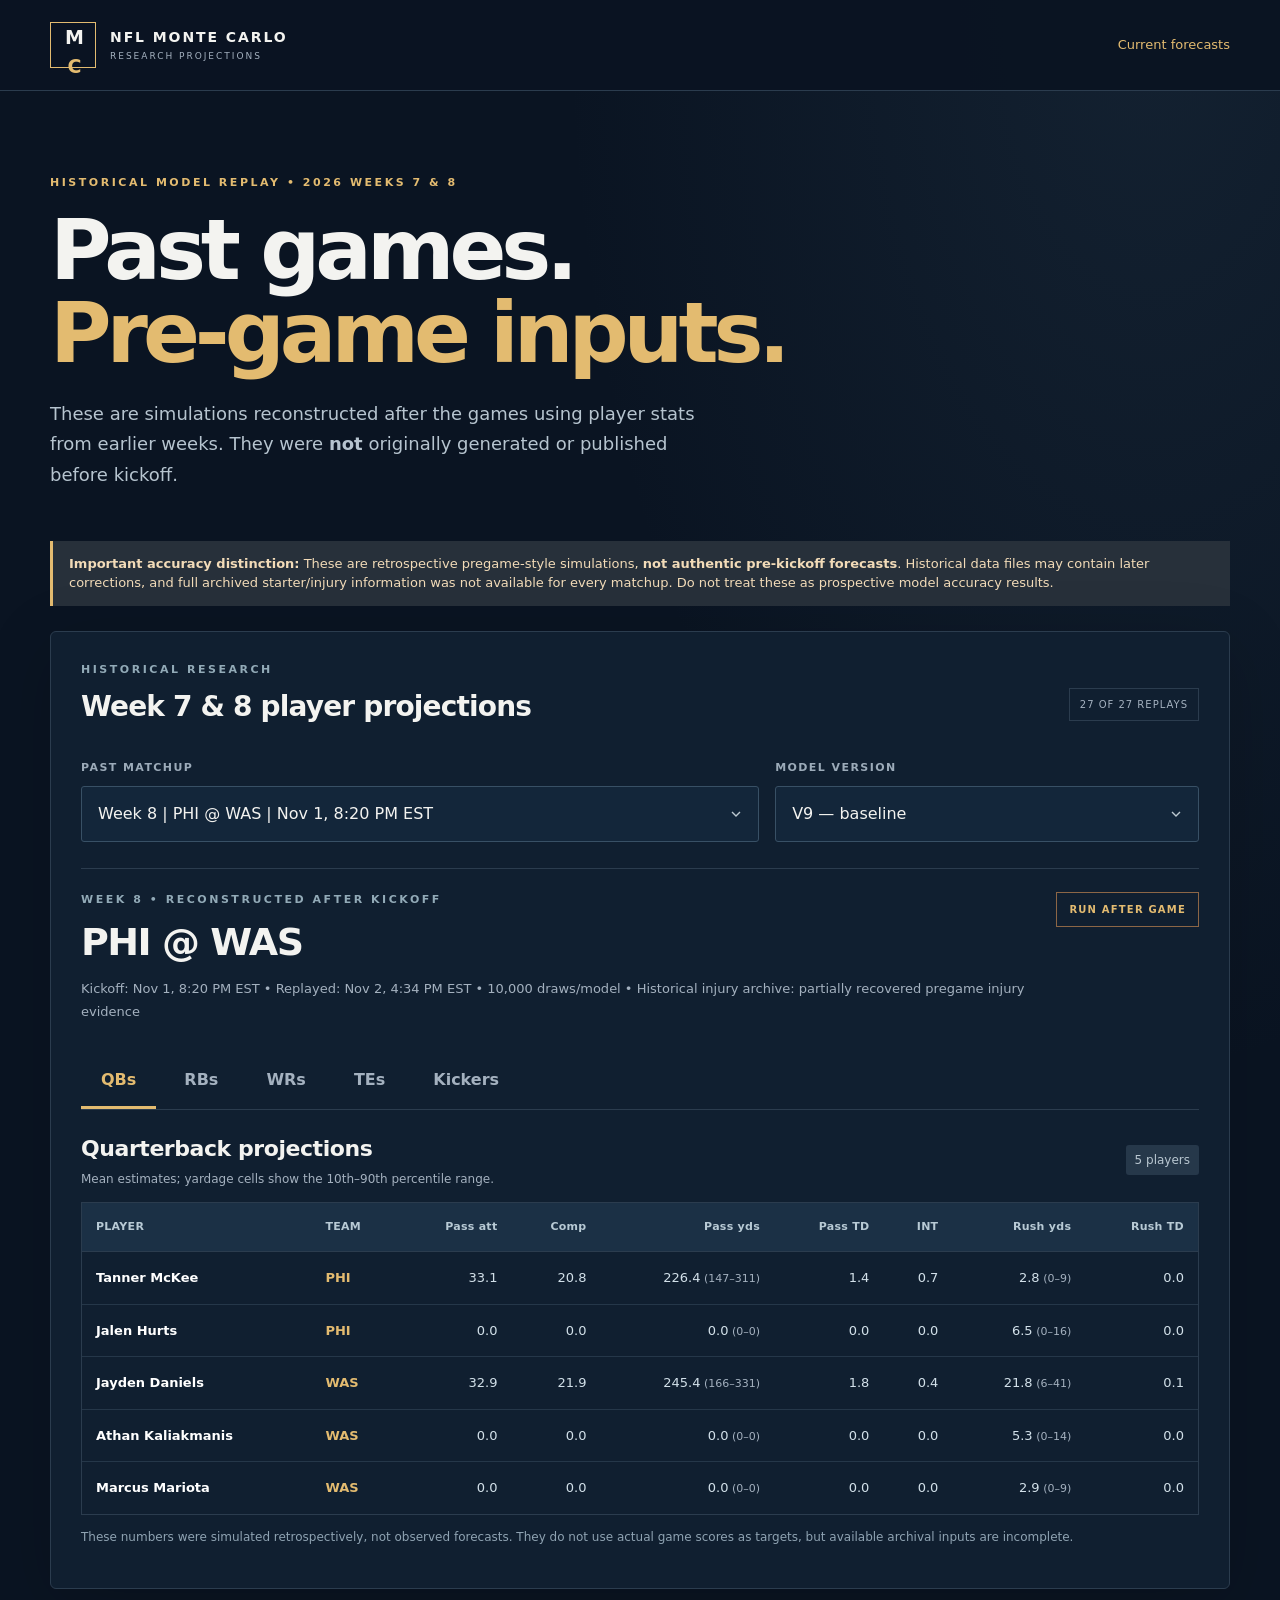
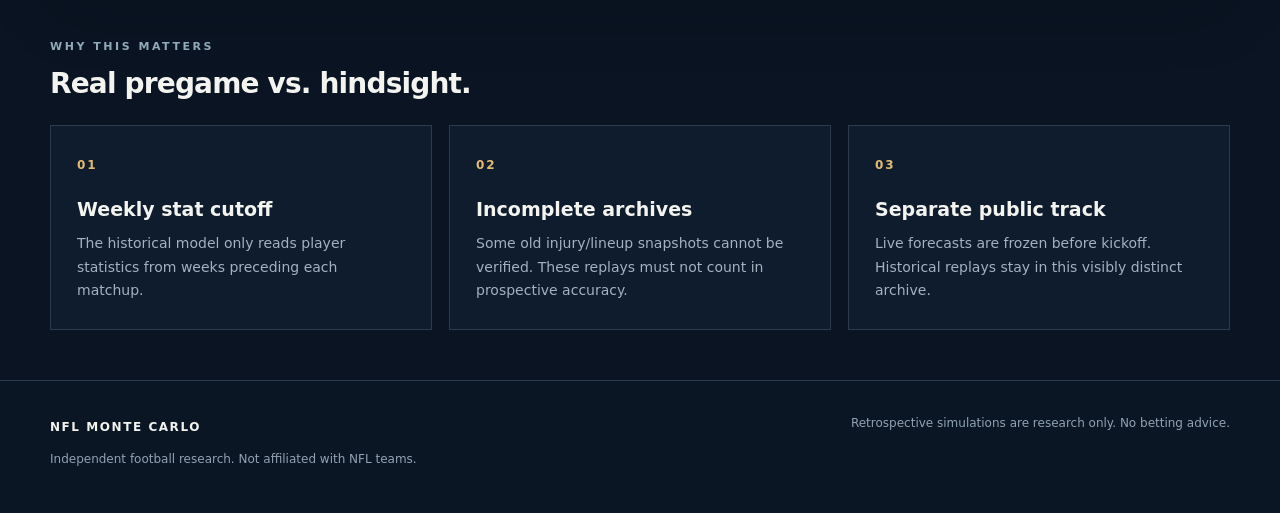
==== docs/history.html @ 15a9b7d6 "Publish labelled retrospective Week 7/8 simulation archive" ====
<!doctype html>
<html lang="en"><head>
<meta charset="utf-8"><meta name="viewport" content="width=device-width,initial-scale=1">
<meta name="theme-color" content="#0c1726">
<title>Historical research | NFL Monte Carlo</title>
<link rel="stylesheet" href="./style.css">
<script src="./history.js" defer></script>
</head><body>
<header class="site-header"><div class="container nav-wrap">
<a href="./" class="brand"><span class="brand-mark">M<span class="brand-accent">C</span></span><span class="brand-text"><strong>NFL MONTE CARLO</strong><small>RESEARCH PROJECTIONS</small></span></a>
<a href="./" style="color:#e3bb70;text-decoration:none;font-size:13px">Current forecasts</a>
</div></header>
<main class="container">
<section class="hero" style="padding-bottom:32px">
<div class="eyebrow">HISTORICAL MODEL REPLAY • 2026 WEEKS 7 &amp; 8</div>
<h1 style="font-size:clamp(44px,7vw,84px)">Past games.<br><span>Pre-game inputs.</span></h1>
<p class="intro">These are simulations reconstructed after the games using player stats from earlier weeks. They were <strong>not</strong> originally generated or published before kickoff.</p>
</section>
<div role="note" class="research-banner" style="display:block;margin-bottom:25px">
<strong>Important accuracy distinction:</strong> These are retrospective pregame-style simulations, <strong>not authentic pre-kickoff forecasts</strong>.
Historical data files may contain later corrections, and full archived starter/injury information was not available for every matchup. Do not treat these as prospective model accuracy results.
</div>
<section class="workspace">
<div class="section-header"><div><div class="eyebrow muted">HISTORICAL RESEARCH</div><h2>Week 7 &amp; 8 player projections</h2></div><span class="status" id="archive-status">RESEARCH ARCHIVE</span></div>
<div class="controls">
<div class="control-field game-control"><label for="history-game">PAST MATCHUP</label><select id="history-game"><option>Loading archive…</option></select></div>
<div class="control-field model-control"><label for="history-model">MODEL VERSION</label><select id="history-model"><option value="v9">V9 — baseline</option><option value="v10">V10 — research</option><option value="v10_fg">V10+FG — research</option></select></div>
</div>
<div class="notice" id="archive-notice" hidden role="status"></div>
<div class="empty-state" id="history-empty" hidden><h3>No completed replays available yet.</h3><p>Incomplete simulations and games without a verified player report are withheld rather than replaced with fictional statistics.</p></div>
<div id="history-forecast" hidden>
<div class="matchup-bar"><div><div class="eyebrow muted" id="history-week">RETROSPECTIVE REPLAY</div><h3 id="history-title">—</h3><div class="match-meta" id="history-meta"></div></div><div class="capture-badge" style="border-color:#8c6646;color:#e3bb70">RUN AFTER GAME</div></div>
<div class="position-tabs" role="tablist" aria-label="Position">
<button class="tab active" data-position="QB" aria-selected="true" role="tab">QBs</button><button class="tab" data-position="RB" aria-selected="false" role="tab">RBs</button><button class="tab" data-position="WR" aria-selected="false" role="tab">WRs</button><button class="tab" data-position="TE" aria-selected="false" role="tab">TEs</button><button class="tab" data-position="K" aria-selected="false" role="tab">Kickers</button></div>
<div class="table-heading"><div><h3 id="history-position">Quarterback projections</h3><p>Mean estimates; yardage cells show the 10th–90th percentile range.</p></div><span class="count" id="history-count">—</span></div>
<div class="table-scroll"><table><thead id="history-head"></thead><tbody id="history-body"></tbody></table></div>
<p class="table-footnote">These numbers were simulated retrospectively, not observed forecasts. They do not use actual game scores as targets, but available archival inputs are incomplete.</p>
</div></section>
<section class="method" style="padding:50px 0">
<div class="section-header"><div><div class="eyebrow muted">WHY THIS MATTERS</div><h2>Real pregame vs. hindsight.</h2></div></div>
<div class="method-grid">
<article class="method-card"><span class="method-num">01</span><h3>Weekly stat cutoff</h3><p>The historical model only reads player statistics from weeks preceding each matchup.</p></article>
<article class="method-card"><span class="method-num">02</span><h3>Incomplete archives</h3><p>Some old injury/lineup snapshots cannot be verified. These replays must not count in prospective accuracy.</p></article>
<article class="method-card"><span class="method-num">03</span><h3>Separate public track</h3><p>Live forecasts are frozen before kickoff. Historical replays stay in this visibly distinct archive.</p></article>
</div></section>
</main><footer class="footer"><div class="container footer-wrap"><div><strong>NFL MONTE CARLO</strong><p>Independent football research. Not affiliated with NFL teams.</p></div><div class="footer-note">Retrospective simulations are research only. No betting advice.</div></div></footer>
</body></html>
---- docs/style.css ----
:root{color-scheme:dark;--bg:#0a1422;--surface:#101f30;--surface2:#13263a;--line:#2b3c4e;--text:#f3f3f0;--muted:#a4b1bf;--gold:#e3bb70;--green:#7fd8a0;--font:ui-sans-serif,system-ui,-apple-system,BlinkMacSystemFont,"Segoe UI",sans-serif}
*{box-sizing:border-box}html{scroll-behavior:smooth}body{margin:0;background:radial-gradient(ellipse at 90% 0,rgba(57,87,109,.20),transparent 36%),var(--bg);color:var(--text);font-family:var(--font);line-height:1.5}button,select{font:inherit}button:focus-visible,select:focus-visible,a:focus-visible{outline:3px solid var(--gold);outline-offset:3px}button{cursor:pointer}.container{width:min(1180px,calc(100% - 40px));margin:auto}.site-header{border-bottom:1px solid var(--line);background:rgba(10,20,34,.95)}.nav-wrap{display:flex;align-items:center;justify-content:space-between;min-height:90px;gap:16px}.brand{display:flex;gap:14px;align-items:center;color:inherit;text-decoration:none}.brand-mark{display:grid;place-items:center;width:46px;height:46px;border:1px solid var(--gold);font-size:19px;letter-spacing:-3px;font-weight:800}.brand-accent{color:var(--gold)}.brand-text{display:flex;flex-direction:column;letter-spacing:.12em;gap:2px}.brand-text strong{font-size:14px}.brand-text small{font-size:9px;color:var(--muted);letter-spacing:.22em}.site-chip{font-size:10px;letter-spacing:.12em;color:#d9e5e8;border:1px solid #344d54;padding:9px 12px;white-space:nowrap}.pulse-dot,.capture-dot{display:inline-block;width:7px;height:7px;background:var(--green);border-radius:50%;margin-right:8px}.hero{padding:84px 0 67px;max-width:850px}.eyebrow{font-size:11px;font-weight:800;letter-spacing:.23em;color:var(--gold)}.eyebrow.muted{color:#92aab7}.hero h1{font-size:clamp(56px,8vw,108px);line-height:.99;letter-spacing:-.06em;margin:17px 0 24px;font-weight:760}.hero h1 span{color:var(--gold)}.intro{font-size:18px;line-height:1.7;color:#b6c4cf;max-width:650px}.hero-metrics{display:flex;flex-wrap:wrap;gap:0;margin-top:46px}.metric{padding:0 28px;border-left:1px solid var(--line);min-width:175px}.metric:first-child{padding-left:0;border:0}.metric strong{display:block;font-size:26px;letter-spacing:-.04em}.metric span{display:block;color:#8fa2b2;font-size:10px;letter-spacing:.13em;margin-top:3px}.workspace{border:1px solid var(--line);background:var(--surface);padding:30px;border-radius:6px;box-shadow:0 16px 70px rgba(0,0,0,.16)}.section-header{display:flex;justify-content:space-between;align-items:center;gap:15px}.section-header h2{font-size:28px;letter-spacing:-.03em;margin:8px 0 20px}.status{font-size:10px;letter-spacing:.1em;border:1px solid var(--line);padding:8px 10px;color:var(--muted)}.controls{display:grid;grid-template-columns:1.6fr 1fr;gap:16px;margin:12px 0 26px}.control-field label{display:block;font-weight:750;color:#9cabb9;font-size:11px;letter-spacing:.13em;margin-bottom:9px}.control-field select{appearance:none;display:block;width:100%;padding:15px 34px 15px 16px;color:var(--text);border:1px solid #385065;background:var(--surface2) url("data:image/svg+xml,%3Csvg xmlns='http://www.w3.org/2000/svg' width='16' height='16' viewBox='0 0 24 24' fill='none' stroke='%23bdc9d1' stroke-width='2'%3E%3Cpath d='m6 9 6 6 6-6'/%3E%3C/svg%3E") no-repeat right 14px center;border-radius:3px;min-height:52px}.empty-state{text-align:center;padding:58px 25px 68px;border-top:1px solid var(--line)}.empty-symbol{font-size:46px;color:#4f6779;font-weight:900;letter-spacing:-.1em}.empty-state h3{font-size:23px;margin:14px 0 10px}.empty-state p{color:var(--muted);max-width:520px;margin:0 auto 24px}.outline-button{background:transparent;border:1px solid var(--gold);color:var(--gold);font-weight:700;padding:12px 20px}.outline-button:hover{background:rgba(227,187,112,.1)}.notice{border:1px solid #b27b5e;color:#f4c7aa;padding:14px;margin-bottom:20px}.matchup-bar{display:flex;align-items:start;justify-content:space-between;gap:22px;padding:23px 0 30px;border-top:1px solid var(--line)}.matchup-bar h3{font-size:clamp(25px,4vw,38px);letter-spacing:-.04em;margin:6px 0}.match-meta{font-size:13px;color:var(--muted);line-height:1.8}.capture-badge{white-space:nowrap;font-size:10px;font-weight:700;letter-spacing:.12em;color:#9fe1b6;border:1px solid #345a49;padding:9px 12px}.research-banner{margin-bottom:20px;background:#27303a;border-left:3px solid var(--gold);color:#f2dbb8;padding:13px 16px;font-size:13px}.position-tabs{display:flex;gap:8px;border-bottom:1px solid var(--line);overflow:auto}.tab{padding:14px 20px;background:transparent;color:var(--muted);border:0;border-bottom:3px solid transparent;font-weight:700;white-space:nowrap}.tab.active{color:var(--gold);border-bottom-color:var(--gold)}.tab:hover{color:var(--text)}.table-heading{display:flex;justify-content:space-between;align-items:center;gap:12px;margin:22px 0 14px}.table-heading h3{margin:0;font-size:22px;letter-spacing:-.02em}.table-heading p{color:var(--muted);font-size:12px;margin:5px 0 0}.count{background:#26384a;color:#b9c7d1;padding:6px 9px;font-size:12px;border-radius:3px;white-space:nowrap}.table-scroll{overflow-x:auto;border:1px solid var(--line)}table{width:100%;border-collapse:collapse;white-space:nowrap;font-variant-numeric:tabular-nums;font-size:13px}thead{background:#1b3045;color:#b8cad5}th{text-align:right;font-size:11px;letter-spacing:.025em;padding:16px 14px;border-bottom:1px solid var(--line)}th:first-child,th:nth-child(2){text-align:left}td{padding:16px 14px;text-align:right;border-bottom:1px solid #253749;color:#d2e0e9}td:first-child,td:nth-child(2){text-align:left}tbody tr:last-child td{border-bottom:0}tbody tr:hover{background:#172b40}.player-name{font-weight:760;color:#fff}.team-label{color:var(--gold);font-weight:760}.range{color:var(--muted);font-size:11px}.table-footnote{font-size:12px;color:#8fa3b2;margin-top:13px}.method{padding:75px 0 100px}.method-grid{display:grid;grid-template-columns:repeat(3,1fr);gap:17px}.method-card{background:#0e1c2d;border:1px solid var(--line);padding:26px;min-height:200px}.method-num{font-size:12px;font-weight:800;letter-spacing:.15em;color:var(--gold)}.method-card h3{font-size:19px;margin:19px 0 8px}.method-card p{color:var(--muted);margin:0;line-height:1.7;font-size:14px}.footer{border-top:1px solid var(--line);background:#0b1624;padding:33px 0}.footer-wrap{display:flex;justify-content:space-between;gap:35px;align-items:start}.footer strong{font-size:12px;letter-spacing:.13em}.footer p,.footer-note{color:#91a3b2;font-size:12px;max-width:520px}.footer-note{text-align:right} [hidden]{display:none!important}
@media(max-width:750px){.container{width:min(100% - 28px,1180px)}.nav-wrap{min-height:75px}.site-chip{font-size:8px;padding:7px}.brand-text strong{font-size:11px}.hero{padding:58px 0}.hero h1{font-size:clamp(51px,13vw,78px)}.intro{font-size:15px}.hero-metrics{gap:18px}.metric{border:0;padding:0;min-width:112px}.metric strong{font-size:23px}.metric span{font-size:9px}.workspace{padding:18px}.controls{grid-template-columns:1fr;gap:11px}.matchup-bar{flex-wrap:wrap}.method-grid{grid-template-columns:1fr}.method{padding:52px 0}.footer-wrap{display:block}.footer-note{text-align:left}.section-header h2{font-size:24px}.tab{padding:13px 16px}td,th{padding:13px 12px}}
@media(prefers-reduced-motion:reduce){html{scroll-behavior:auto}}
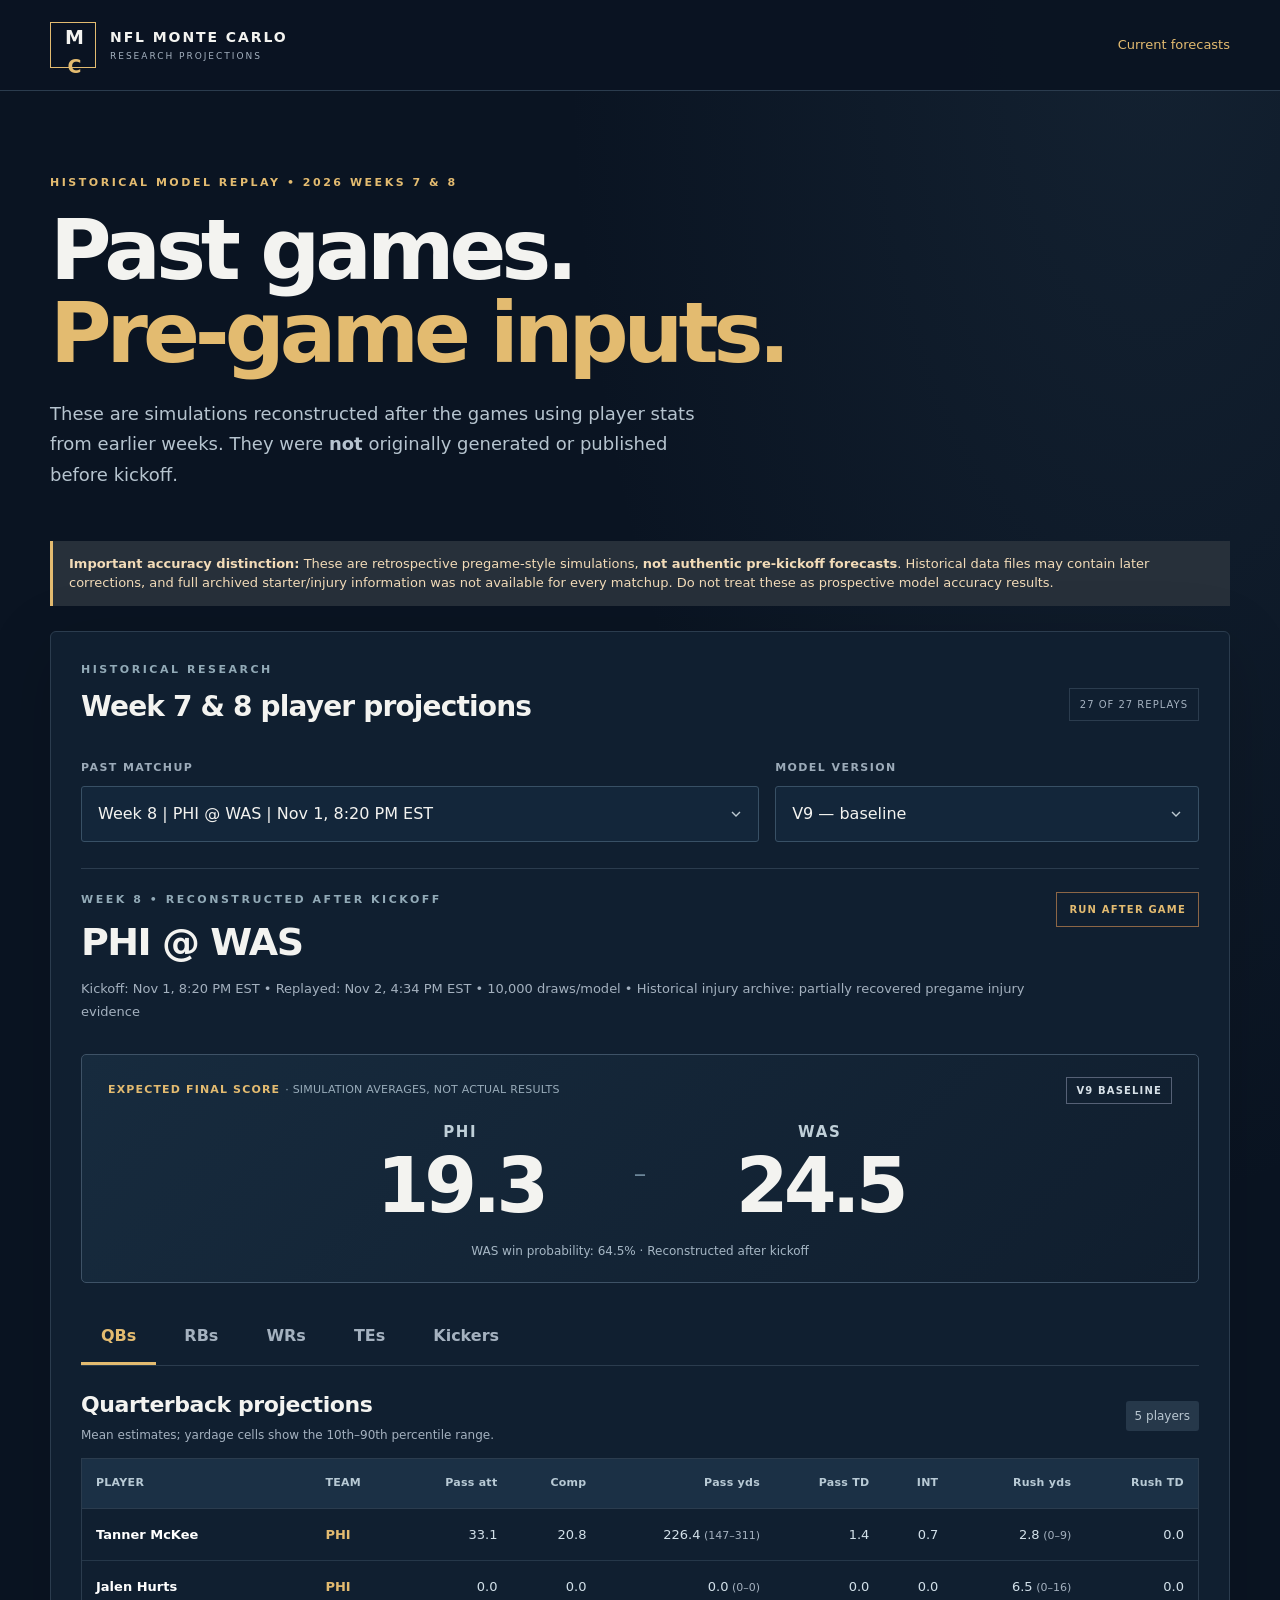
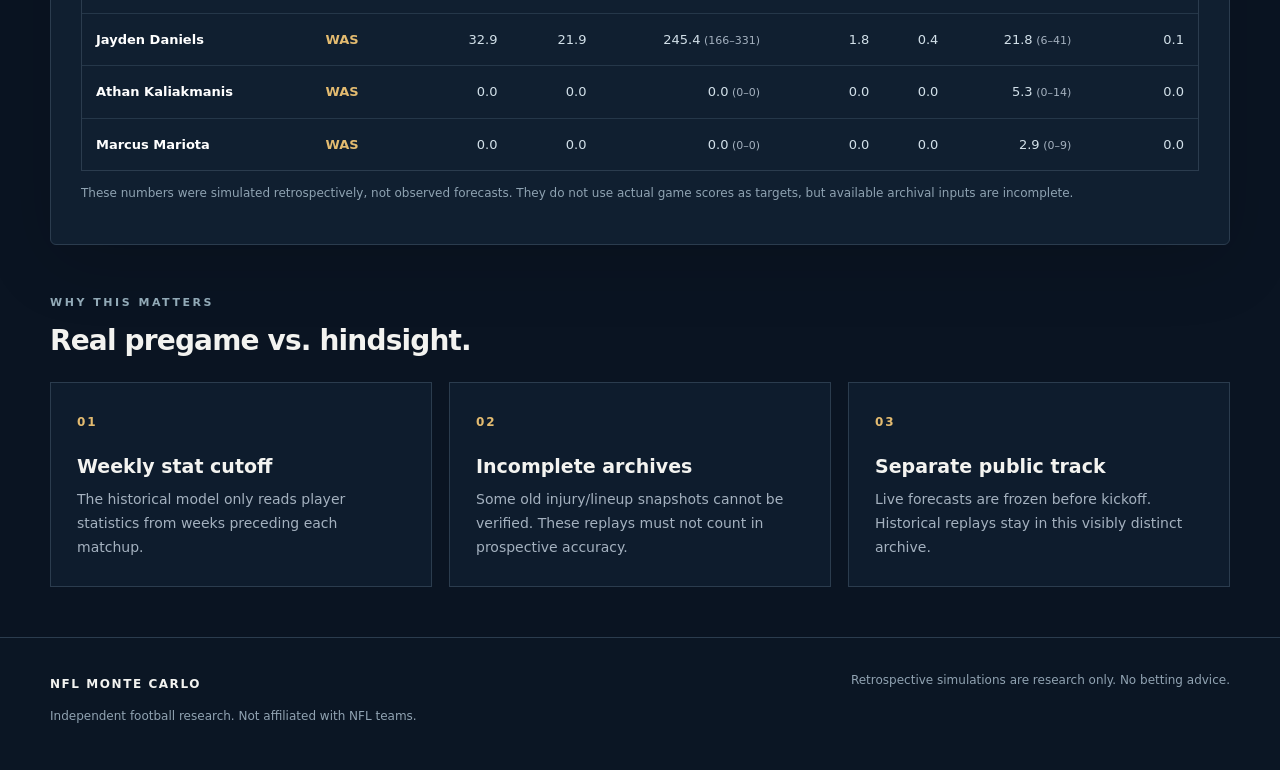
==== commit aafa6fe5: "Publish labelled retrospective Week 7/8 simulation archive" ====
--- a/docs/history.html
+++ b/docs/history.html
@@ -30,6 +30,18 @@
 <div class="empty-state" id="history-empty" hidden><h3>No completed replays available yet.</h3><p>Incomplete simulations and games without a verified player report are withheld rather than replaced with fictional statistics.</p></div>
 <div id="history-forecast" hidden>
 <div class="matchup-bar"><div><div class="eyebrow muted" id="history-week">RETROSPECTIVE REPLAY</div><h3 id="history-title">—</h3><div class="match-meta" id="history-meta"></div></div><div class="capture-badge" style="border-color:#8c6646;color:#e3bb70">RUN AFTER GAME</div></div>
+<section class="score-panel" id="history-score-panel" aria-label="Simulated expected final score" hidden>
+  <div class="score-panel-header">
+    <span>EXPECTED FINAL SCORE <span class="score-panel-hint">· SIMULATION AVERAGES, NOT ACTUAL RESULTS</span></span>
+    <span class="score-model-label" id="history-score-model">V9 BASELINE</span>
+  </div>
+  <div class="score-panel-main">
+    <div class="score-team"><span id="history-away-name">AWAY</span><strong id="history-away-score">—</strong></div>
+    <span class="score-vs" aria-hidden="true">–</span>
+    <div class="score-team"><span id="history-home-name">HOME</span><strong id="history-home-score">—</strong></div>
+  </div>
+  <p class="score-win-prob" id="history-win-prob">—</p>
+</section>
 <div class="position-tabs" role="tablist" aria-label="Position">
 <button class="tab active" data-position="QB" aria-selected="true" role="tab">QBs</button><button class="tab" data-position="RB" aria-selected="false" role="tab">RBs</button><button class="tab" data-position="WR" aria-selected="false" role="tab">WRs</button><button class="tab" data-position="TE" aria-selected="false" role="tab">TEs</button><button class="tab" data-position="K" aria-selected="false" role="tab">Kickers</button></div>
 <div class="table-heading"><div><h3 id="history-position">Quarterback projections</h3><p>Mean estimates; yardage cells show the 10th–90th percentile range.</p></div><span class="count" id="history-count">—</span></div>
--- a/docs/style.css
+++ b/docs/style.css
@@ -2,3 +2,17 @@
 *{box-sizing:border-box}html{scroll-behavior:smooth}body{margin:0;background:radial-gradient(ellipse at 90% 0,rgba(57,87,109,.20),transparent 36%),var(--bg);color:var(--text);font-family:var(--font);line-height:1.5}button,select{font:inherit}button:focus-visible,select:focus-visible,a:focus-visible{outline:3px solid var(--gold);outline-offset:3px}button{cursor:pointer}.container{width:min(1180px,calc(100% - 40px));margin:auto}.site-header{border-bottom:1px solid var(--line);background:rgba(10,20,34,.95)}.nav-wrap{display:flex;align-items:center;justify-content:space-between;min-height:90px;gap:16px}.brand{display:flex;gap:14px;align-items:center;color:inherit;text-decoration:none}.brand-mark{display:grid;place-items:center;width:46px;height:46px;border:1px solid var(--gold);font-size:19px;letter-spacing:-3px;font-weight:800}.brand-accent{color:var(--gold)}.brand-text{display:flex;flex-direction:column;letter-spacing:.12em;gap:2px}.brand-text strong{font-size:14px}.brand-text small{font-size:9px;color:var(--muted);letter-spacing:.22em}.site-chip{font-size:10px;letter-spacing:.12em;color:#d9e5e8;border:1px solid #344d54;padding:9px 12px;white-space:nowrap}.pulse-dot,.capture-dot{display:inline-block;width:7px;height:7px;background:var(--green);border-radius:50%;margin-right:8px}.hero{padding:84px 0 67px;max-width:850px}.eyebrow{font-size:11px;font-weight:800;letter-spacing:.23em;color:var(--gold)}.eyebrow.muted{color:#92aab7}.hero h1{font-size:clamp(56px,8vw,108px);line-height:.99;letter-spacing:-.06em;margin:17px 0 24px;font-weight:760}.hero h1 span{color:var(--gold)}.intro{font-size:18px;line-height:1.7;color:#b6c4cf;max-width:650px}.hero-metrics{display:flex;flex-wrap:wrap;gap:0;margin-top:46px}.metric{padding:0 28px;border-left:1px solid var(--line);min-width:175px}.metric:first-child{padding-left:0;border:0}.metric strong{display:block;font-size:26px;letter-spacing:-.04em}.metric span{display:block;color:#8fa2b2;font-size:10px;letter-spacing:.13em;margin-top:3px}.workspace{border:1px solid var(--line);background:var(--surface);padding:30px;border-radius:6px;box-shadow:0 16px 70px rgba(0,0,0,.16)}.section-header{display:flex;justify-content:space-between;align-items:center;gap:15px}.section-header h2{font-size:28px;letter-spacing:-.03em;margin:8px 0 20px}.status{font-size:10px;letter-spacing:.1em;border:1px solid var(--line);padding:8px 10px;color:var(--muted)}.controls{display:grid;grid-template-columns:1.6fr 1fr;gap:16px;margin:12px 0 26px}.control-field label{display:block;font-weight:750;color:#9cabb9;font-size:11px;letter-spacing:.13em;margin-bottom:9px}.control-field select{appearance:none;display:block;width:100%;padding:15px 34px 15px 16px;color:var(--text);border:1px solid #385065;background:var(--surface2) url("data:image/svg+xml,%3Csvg xmlns='http://www.w3.org/2000/svg' width='16' height='16' viewBox='0 0 24 24' fill='none' stroke='%23bdc9d1' stroke-width='2'%3E%3Cpath d='m6 9 6 6 6-6'/%3E%3C/svg%3E") no-repeat right 14px center;border-radius:3px;min-height:52px}.empty-state{text-align:center;padding:58px 25px 68px;border-top:1px solid var(--line)}.empty-symbol{font-size:46px;color:#4f6779;font-weight:900;letter-spacing:-.1em}.empty-state h3{font-size:23px;margin:14px 0 10px}.empty-state p{color:var(--muted);max-width:520px;margin:0 auto 24px}.outline-button{background:transparent;border:1px solid var(--gold);color:var(--gold);font-weight:700;padding:12px 20px}.outline-button:hover{background:rgba(227,187,112,.1)}.notice{border:1px solid #b27b5e;color:#f4c7aa;padding:14px;margin-bottom:20px}.matchup-bar{display:flex;align-items:start;justify-content:space-between;gap:22px;padding:23px 0 30px;border-top:1px solid var(--line)}.matchup-bar h3{font-size:clamp(25px,4vw,38px);letter-spacing:-.04em;margin:6px 0}.match-meta{font-size:13px;color:var(--muted);line-height:1.8}.capture-badge{white-space:nowrap;font-size:10px;font-weight:700;letter-spacing:.12em;color:#9fe1b6;border:1px solid #345a49;padding:9px 12px}.research-banner{margin-bottom:20px;background:#27303a;border-left:3px solid var(--gold);color:#f2dbb8;padding:13px 16px;font-size:13px}.position-tabs{display:flex;gap:8px;border-bottom:1px solid var(--line);overflow:auto}.tab{padding:14px 20px;background:transparent;color:var(--muted);border:0;border-bottom:3px solid transparent;font-weight:700;white-space:nowrap}.tab.active{color:var(--gold);border-bottom-color:var(--gold)}.tab:hover{color:var(--text)}.table-heading{display:flex;justify-content:space-between;align-items:center;gap:12px;margin:22px 0 14px}.table-heading h3{margin:0;font-size:22px;letter-spacing:-.02em}.table-heading p{color:var(--muted);font-size:12px;margin:5px 0 0}.count{background:#26384a;color:#b9c7d1;padding:6px 9px;font-size:12px;border-radius:3px;white-space:nowrap}.table-scroll{overflow-x:auto;border:1px solid var(--line)}table{width:100%;border-collapse:collapse;white-space:nowrap;font-variant-numeric:tabular-nums;font-size:13px}thead{background:#1b3045;color:#b8cad5}th{text-align:right;font-size:11px;letter-spacing:.025em;padding:16px 14px;border-bottom:1px solid var(--line)}th:first-child,th:nth-child(2){text-align:left}td{padding:16px 14px;text-align:right;border-bottom:1px solid #253749;color:#d2e0e9}td:first-child,td:nth-child(2){text-align:left}tbody tr:last-child td{border-bottom:0}tbody tr:hover{background:#172b40}.player-name{font-weight:760;color:#fff}.team-label{color:var(--gold);font-weight:760}.range{color:var(--muted);font-size:11px}.table-footnote{font-size:12px;color:#8fa3b2;margin-top:13px}.method{padding:75px 0 100px}.method-grid{display:grid;grid-template-columns:repeat(3,1fr);gap:17px}.method-card{background:#0e1c2d;border:1px solid var(--line);padding:26px;min-height:200px}.method-num{font-size:12px;font-weight:800;letter-spacing:.15em;color:var(--gold)}.method-card h3{font-size:19px;margin:19px 0 8px}.method-card p{color:var(--muted);margin:0;line-height:1.7;font-size:14px}.footer{border-top:1px solid var(--line);background:#0b1624;padding:33px 0}.footer-wrap{display:flex;justify-content:space-between;gap:35px;align-items:start}.footer strong{font-size:12px;letter-spacing:.13em}.footer p,.footer-note{color:#91a3b2;font-size:12px;max-width:520px}.footer-note{text-align:right} [hidden]{display:none!important}
 @media(max-width:750px){.container{width:min(100% - 28px,1180px)}.nav-wrap{min-height:75px}.site-chip{font-size:8px;padding:7px}.brand-text strong{font-size:11px}.hero{padding:58px 0}.hero h1{font-size:clamp(51px,13vw,78px)}.intro{font-size:15px}.hero-metrics{gap:18px}.metric{border:0;padding:0;min-width:112px}.metric strong{font-size:23px}.metric span{font-size:9px}.workspace{padding:18px}.controls{grid-template-columns:1fr;gap:11px}.matchup-bar{flex-wrap:wrap}.method-grid{grid-template-columns:1fr}.method{padding:52px 0}.footer-wrap{display:block}.footer-note{text-align:left}.section-header h2{font-size:24px}.tab{padding:13px 16px}td,th{padding:13px 12px}}
 @media(prefers-reduced-motion:reduce){html{scroll-behavior:auto}}
+
+
+/* Model-specific simulated scoreboard, distinct from actual game results. */
+.score-panel{border:1px solid #3e5266;background:linear-gradient(135deg,#172b3e,#101e2e);padding:22px 26px;margin:0 0 27px;border-radius:5px}
+.score-panel-header{display:flex;align-items:center;justify-content:space-between;gap:12px;font-size:11px;font-weight:800;letter-spacing:.105em;color:#e3bb70}
+.score-panel-hint{font-weight:500;letter-spacing:.02em;color:#99acba}
+.score-model-label{border:1px solid #566176;padding:5px 9px;white-space:nowrap;font-size:10px;color:#d7e1e8}
+.score-panel-main{display:flex;justify-content:center;align-items:center;gap:clamp(25px,7vw,110px);padding:17px 0 7px}
+.score-team{display:flex;flex-direction:column;align-items:center;min-width:85px;gap:3px}
+.score-team span{font-size:15px;font-weight:800;letter-spacing:.11em;color:#bfcfd8}
+.score-team strong{font-size:clamp(46px,7vw,76px);font-weight:760;line-height:1.05;letter-spacing:-.065em;font-variant-numeric:tabular-nums}
+.score-vs{font-size:25px;color:#6c8699;align-self:center}
+.score-win-prob{text-align:center;color:#a6b7c5;font-size:12px;margin:9px 0 0}
+@media(max-width:750px){.score-panel{padding:18px 13px}.score-panel-header{font-size:9px;flex-wrap:wrap}.score-panel-hint{display:block;padding-top:3px}.score-team{min-width:55px}.score-panel-main{gap:25px}.score-vs{font-size:20px}}
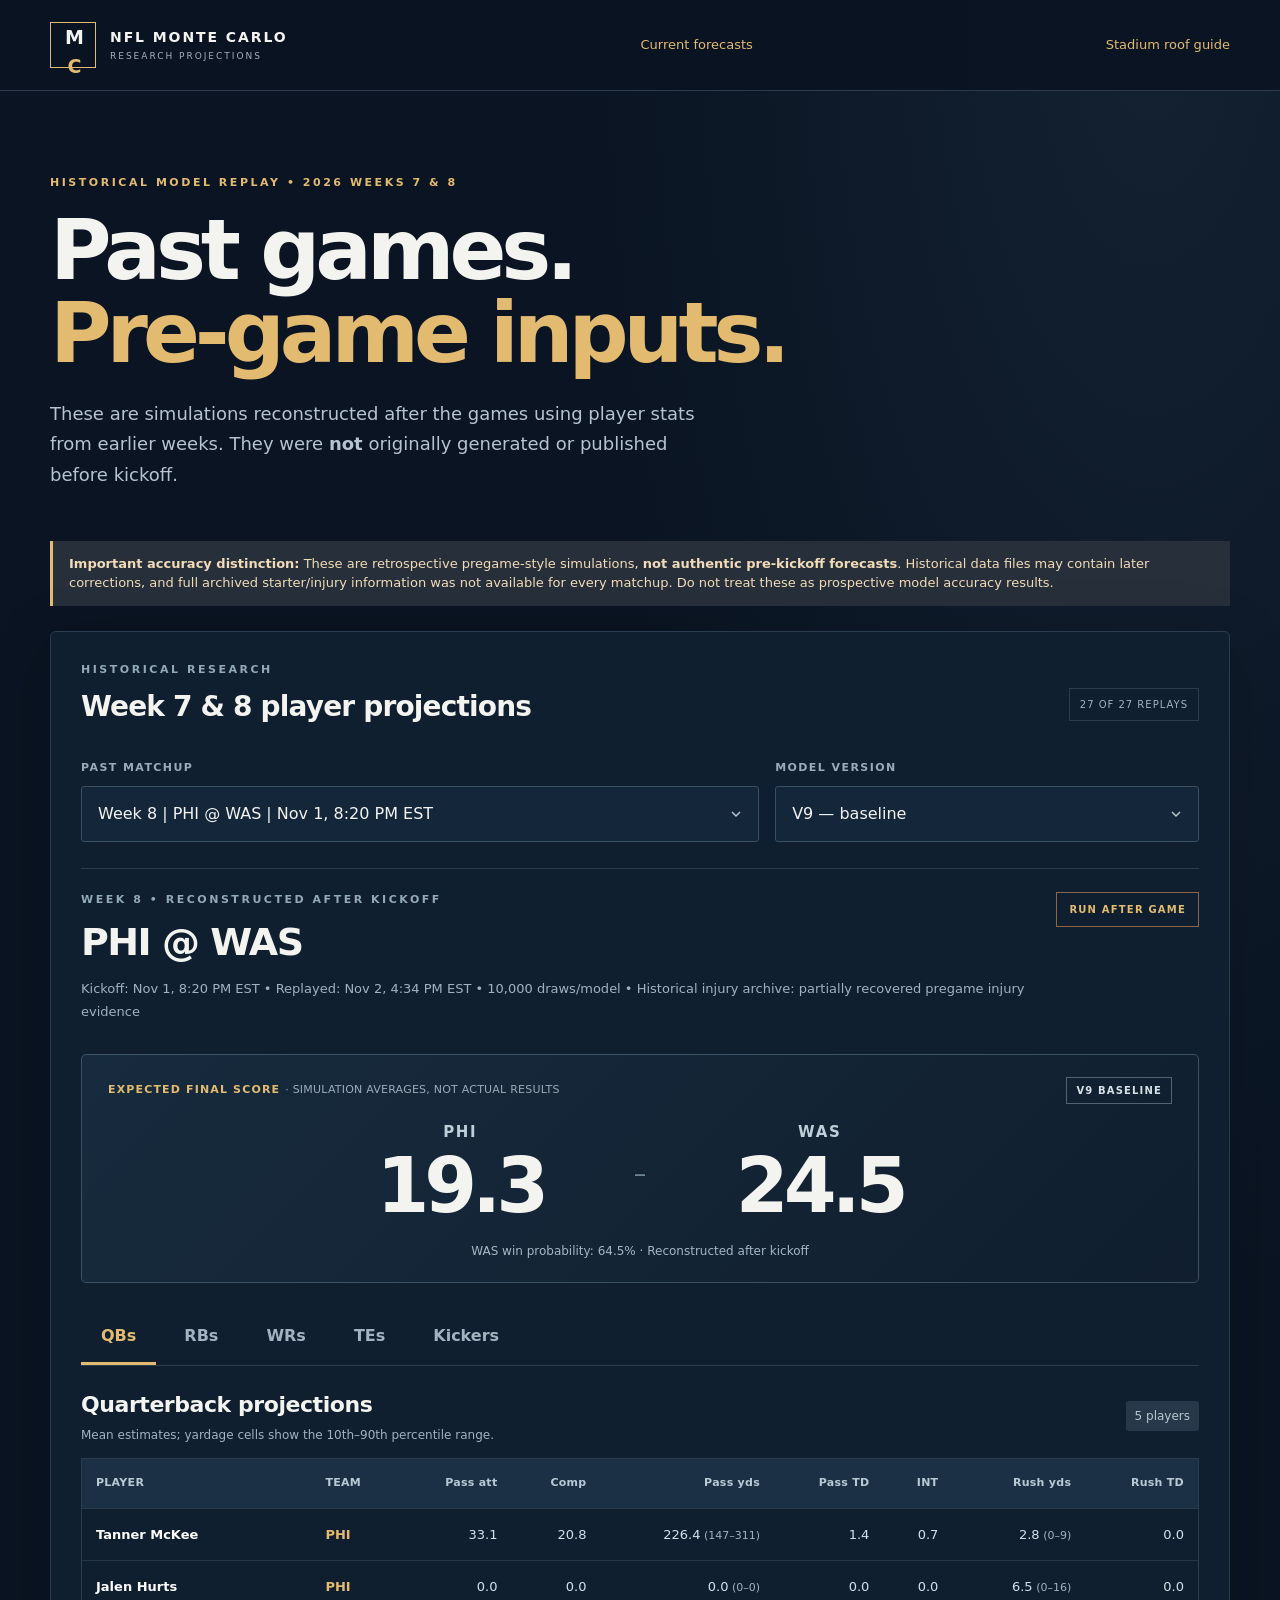
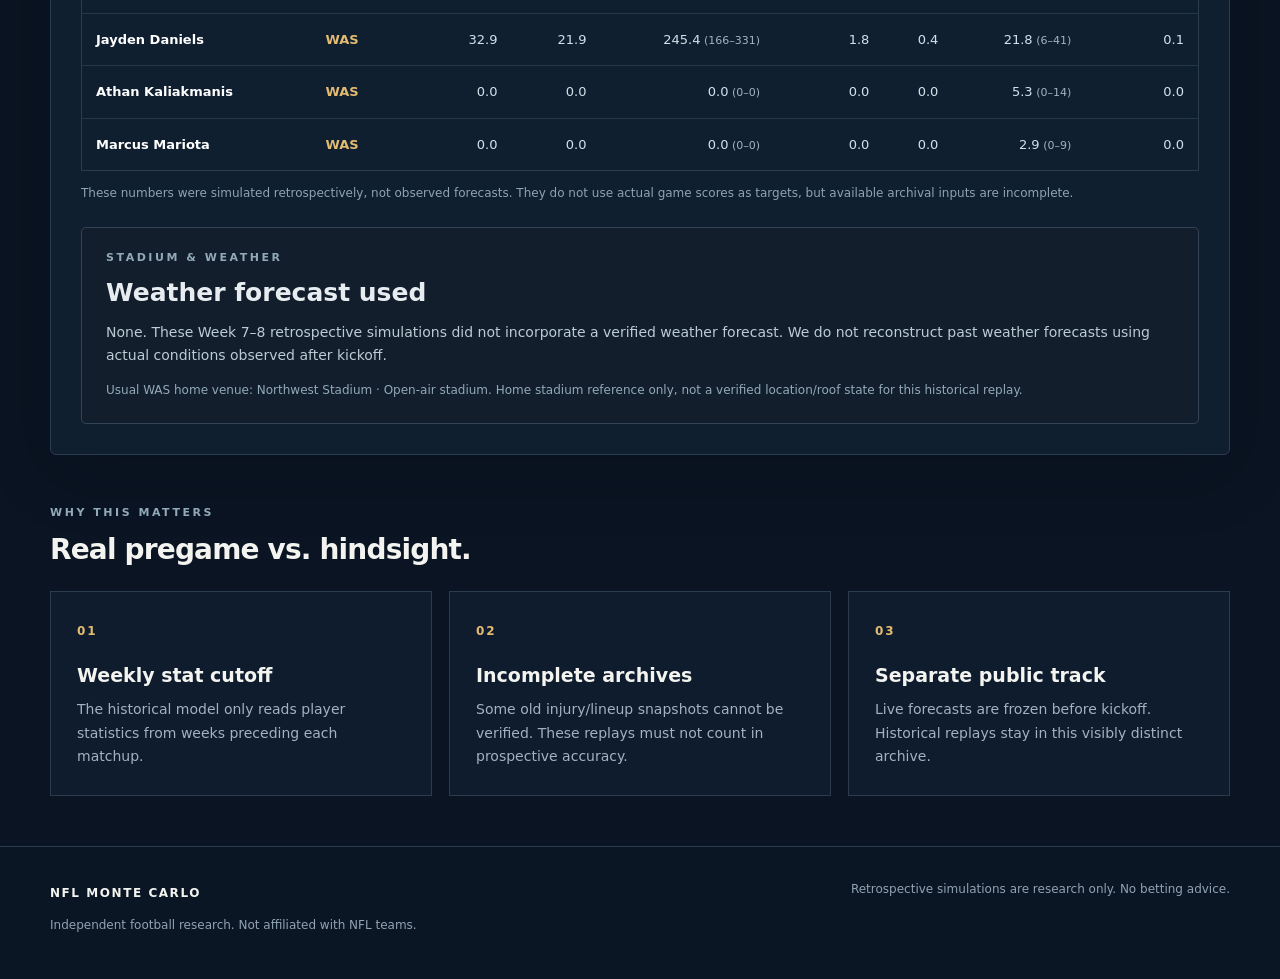
==== commit a01cee34: "Add experimental weather projections and verified stadium roof guide" ====
--- a/docs/history.html
+++ b/docs/history.html
@@ -9,6 +9,7 @@
 <header class="site-header"><div class="container nav-wrap">
 <a href="./" class="brand"><span class="brand-mark">M<span class="brand-accent">C</span></span><span class="brand-text"><strong>NFL MONTE CARLO</strong><small>RESEARCH PROJECTIONS</small></span></a>
 <a href="./" style="color:#e3bb70;text-decoration:none;font-size:13px">Current forecasts</a>
+<a href="./stadiums.html" style="color:#e3bb70;text-decoration:none;font-size:13px">Stadium roof guide</a>
 </div></header>
 <main class="container">
 <section class="hero" style="padding-bottom:32px">
@@ -47,6 +48,11 @@
 <div class="table-heading"><div><h3 id="history-position">Quarterback projections</h3><p>Mean estimates; yardage cells show the 10th–90th percentile range.</p></div><span class="count" id="history-count">—</span></div>
 <div class="table-scroll"><table><thead id="history-head"></thead><tbody id="history-body"></tbody></table></div>
 <p class="table-footnote">These numbers were simulated retrospectively, not observed forecasts. They do not use actual game scores as targets, but available archival inputs are incomplete.</p>
+<section class="game-weather" aria-label="Historical game stadium and weather provenance">
+<div class="eyebrow muted">STADIUM &amp; WEATHER</div><h3>Weather forecast used</h3>
+<p class="weather-usage">None. These Week 7–8 retrospective simulations did not incorporate a verified weather forecast. We do not reconstruct past weather forecasts using actual conditions observed after kickoff.</p>
+<p id="history-roof-reference" class="weather-roof-context">Home stadium roof reference unavailable.</p>
+</section>
 </div></section>
 <section class="method" style="padding:50px 0">
 <div class="section-header"><div><div class="eyebrow muted">WHY THIS MATTERS</div><h2>Real pregame vs. hindsight.</h2></div></div>
--- a/docs/style.css
+++ b/docs/style.css
@@ -16,3 +16,15 @@
 .score-vs{font-size:25px;color:#6c8699;align-self:center}
 .score-win-prob{text-align:center;color:#a6b7c5;font-size:12px;margin:9px 0 0}
 @media(max-width:750px){.score-panel{padding:18px 13px}.score-panel-header{font-size:9px;flex-wrap:wrap}.score-panel-hint{display:block;padding-top:3px}.score-team{min-width:55px}.score-panel-main{gap:25px}.score-vs{font-size:20px}}
+
+/* Per-game forecast provenance is separate from simulation output. */
+.game-weather{margin-top:25px;padding:22px 24px;border:1px solid #344457;border-radius:5px;background:#121e2c}
+.game-weather h3{font-size:clamp(19px,2.8vw,25px);font-weight:650;margin:7px 0 10px;color:#e7ecf0}
+.weather-usage{color:#bccbd4;font-size:14px;line-height:1.65;margin:0 0 13px}
+.weather-conditions{display:grid;grid-template-columns:repeat(auto-fit,minmax(160px,1fr));gap:12px;margin:16px 0 12px}
+.weather-cell{padding:11px 14px;border:1px solid #384b59;background:#0b1a28;border-radius:4px;display:flex;flex-direction:column;gap:5px}
+.weather-cell-label{text-transform:uppercase;letter-spacing:.08em;font-size:10px;color:#9cafbc}
+.weather-cell-value{font-size:14px;font-weight:650;color:#e4ebee;line-height:1.35;overflow-wrap:anywhere}
+.weather-roof-context{color:#93aab8;font-size:12px;line-height:1.7;margin:7px 0 0}
+.weather-availability{border:1px solid #75623f;color:#e6cb91;background:rgba(159,116,47,.08);font-size:13px;line-height:1.6;padding:12px 14px;border-radius:4px;margin-top:10px}
+@media(max-width:650px){.game-weather{padding:17px 14px}.weather-conditions{grid-template-columns:repeat(2,minmax(0,1fr))}.weather-cell{padding:9px}}
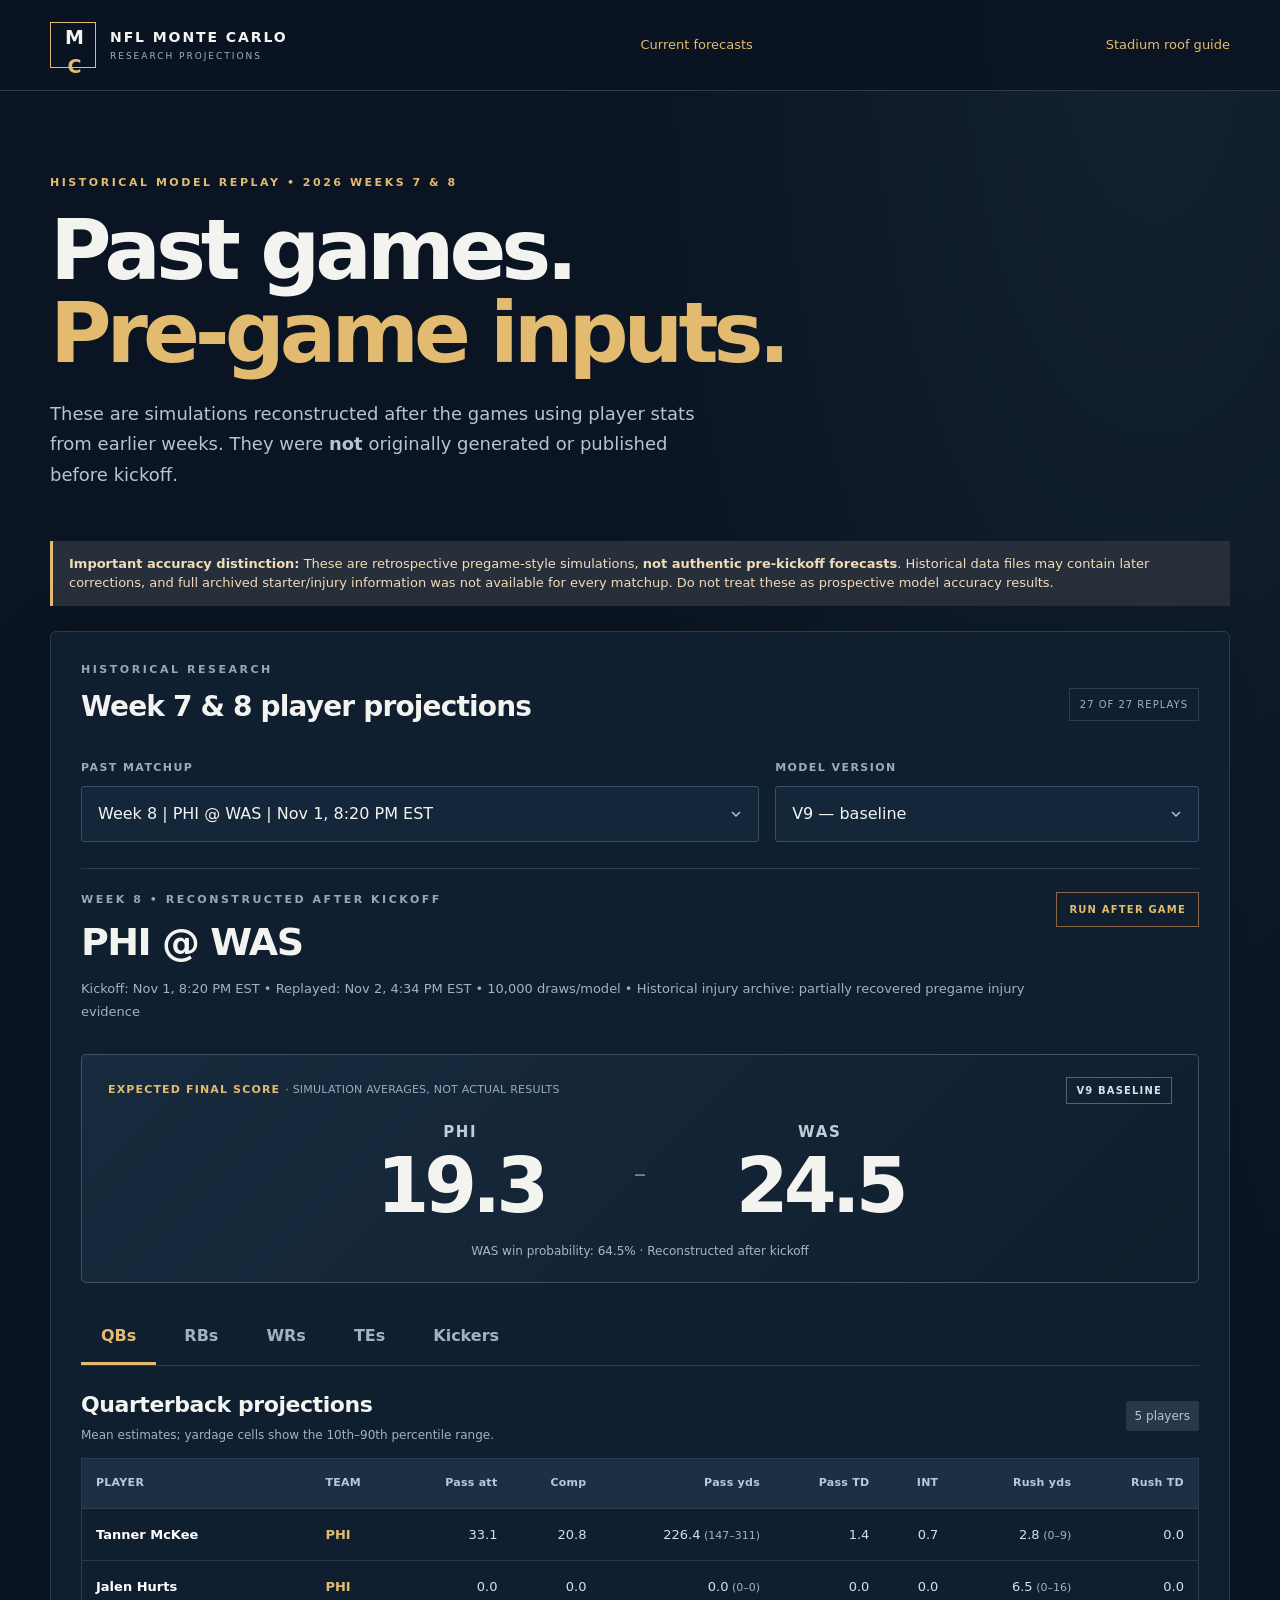
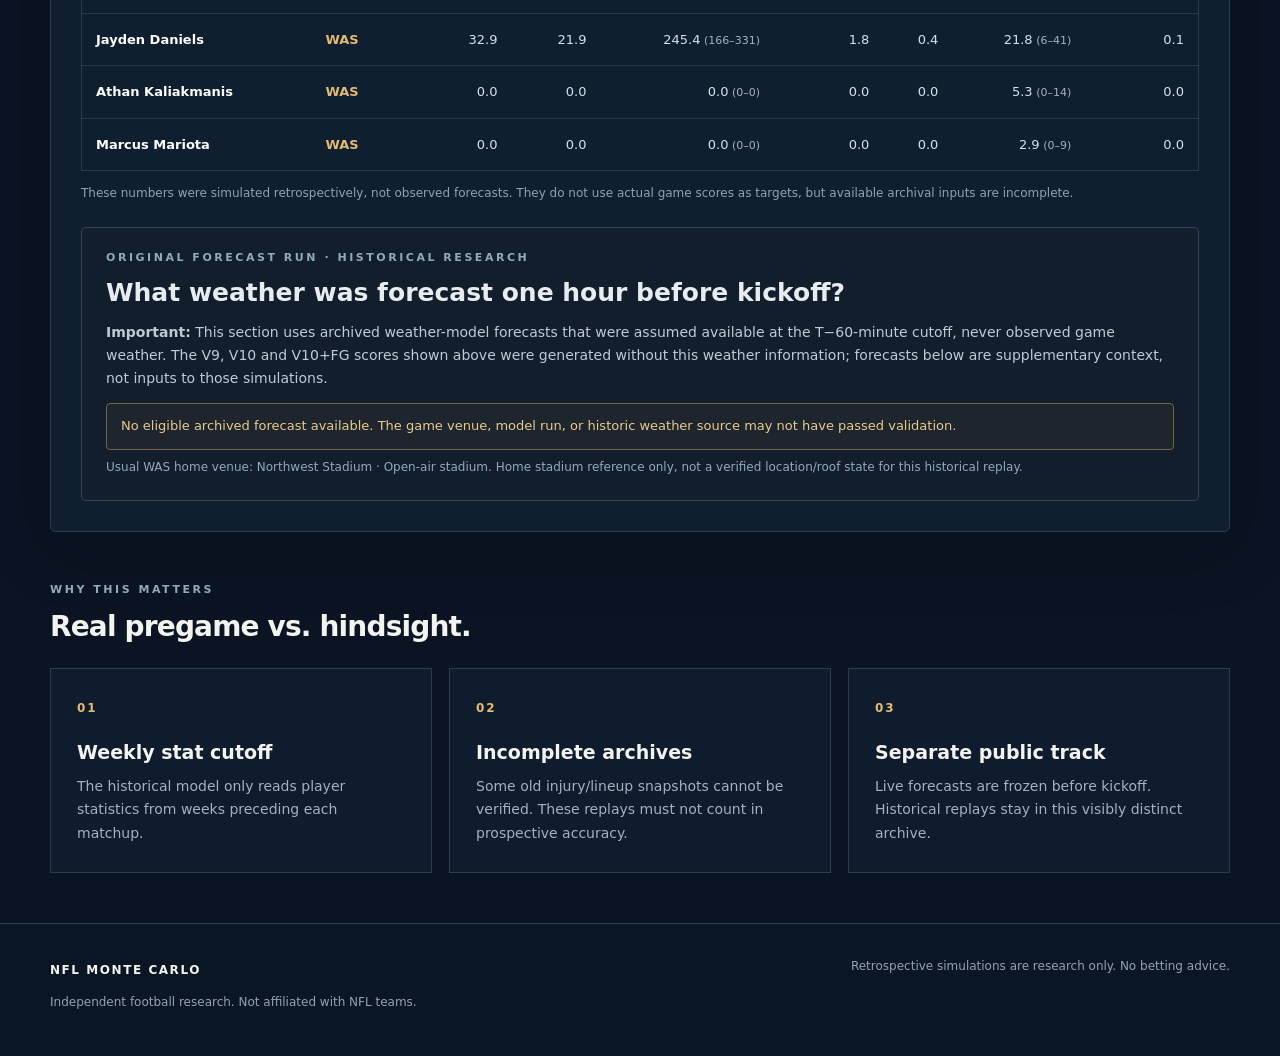
==== commit 66cc16bd: "Add experimental weather projections and verified stadium roof guide" ====
--- a/docs/history.html
+++ b/docs/history.html
@@ -48,9 +48,14 @@
 <div class="table-heading"><div><h3 id="history-position">Quarterback projections</h3><p>Mean estimates; yardage cells show the 10th–90th percentile range.</p></div><span class="count" id="history-count">—</span></div>
 <div class="table-scroll"><table><thead id="history-head"></thead><tbody id="history-body"></tbody></table></div>
 <p class="table-footnote">These numbers were simulated retrospectively, not observed forecasts. They do not use actual game scores as targets, but available archival inputs are incomplete.</p>
-<section class="game-weather" aria-label="Historical game stadium and weather provenance">
-<div class="eyebrow muted">STADIUM &amp; WEATHER</div><h3>Weather forecast used</h3>
-<p class="weather-usage">None. These Week 7–8 retrospective simulations did not incorporate a verified weather forecast. We do not reconstruct past weather forecasts using actual conditions observed after kickoff.</p>
+<section class="game-weather" aria-label="Historical as-of weather forecast and roof assumptions">
+<div class="eyebrow muted">ORIGINAL FORECAST RUN · HISTORICAL RESEARCH</div>
+<h3>What weather was forecast one hour before kickoff?</h3>
+<p class="weather-usage"><strong>Important:</strong> This section uses archived weather-model forecasts that were assumed available at the T−60-minute cutoff, never observed game weather. The V9, V10 and V10+FG scores shown above were generated without this weather information; forecasts below are supplementary context, not inputs to those simulations.</p>
+<div id="history-weather-status" class="weather-availability" role="status">Checking archived pregame forecast availability…</div>
+<div id="history-weather-values" class="weather-conditions" hidden aria-label="Archived pregame forecast values"></div>
+<p id="history-weather-source" class="weather-roof-context"></p>
+<p id="history-weather-roof-scenario" class="weather-roof-context"></p>
 <p id="history-roof-reference" class="weather-roof-context">Home stadium roof reference unavailable.</p>
 </section>
 </div></section>
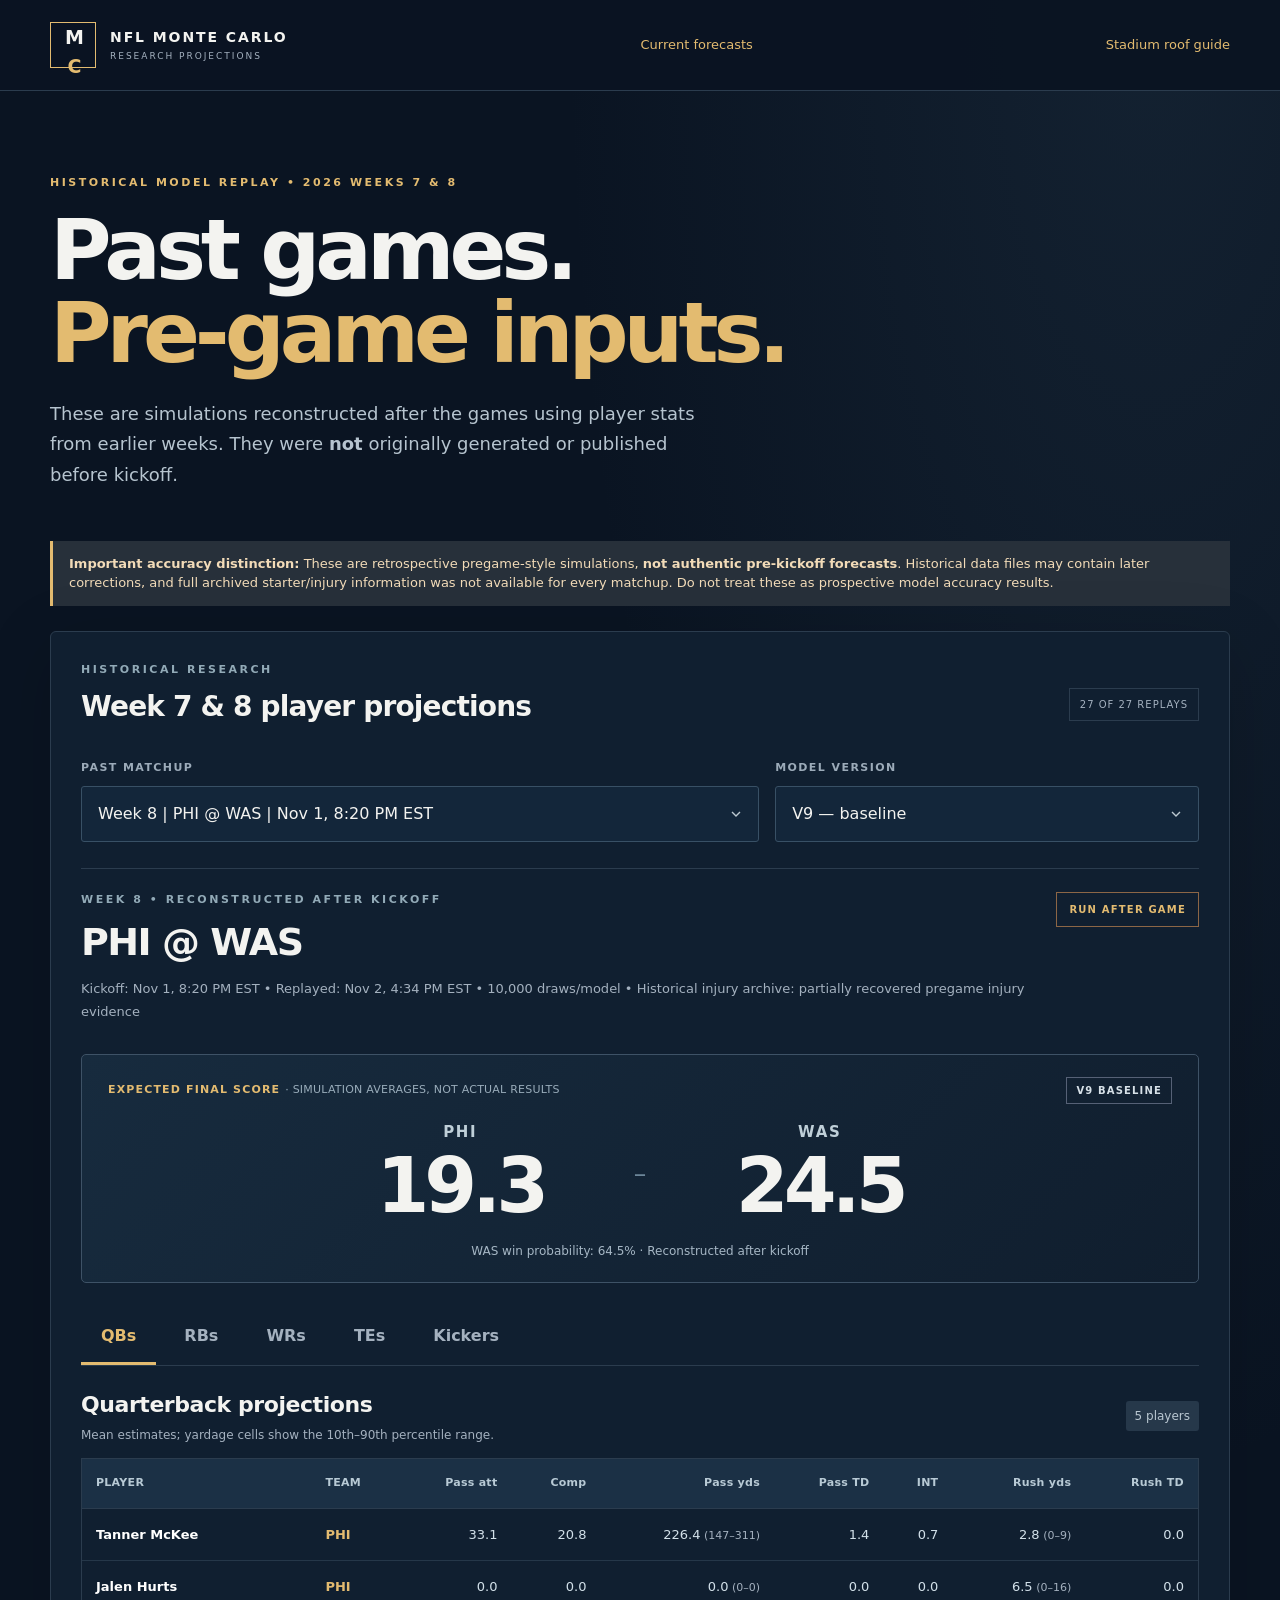
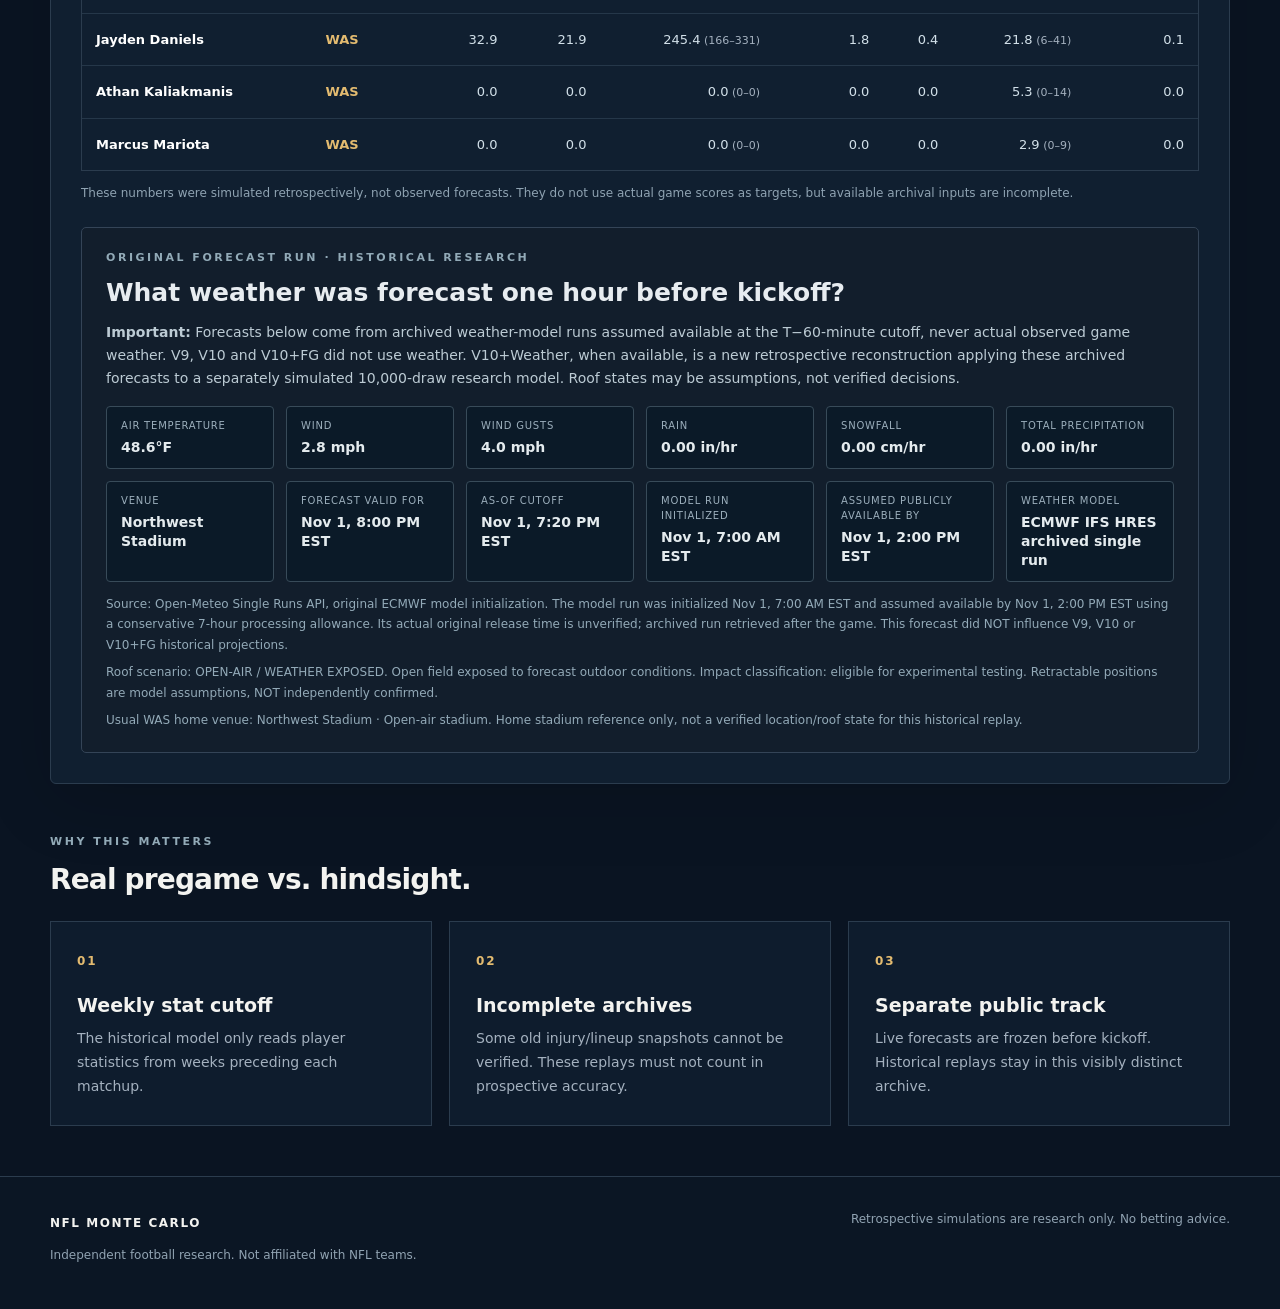
==== commit 71281e8e: "Add experimental weather projections and verified stadium roof guide" ====
--- a/docs/history.html
+++ b/docs/history.html
@@ -25,9 +25,12 @@
 <div class="section-header"><div><div class="eyebrow muted">HISTORICAL RESEARCH</div><h2>Week 7 &amp; 8 player projections</h2></div><span class="status" id="archive-status">RESEARCH ARCHIVE</span></div>
 <div class="controls">
 <div class="control-field game-control"><label for="history-game">PAST MATCHUP</label><select id="history-game"><option>Loading archive…</option></select></div>
-<div class="control-field model-control"><label for="history-model">MODEL VERSION</label><select id="history-model"><option value="v9">V9 — baseline</option><option value="v10">V10 — research</option><option value="v10_fg">V10+FG — research</option></select></div>
+<div class="control-field model-control"><label for="history-model">MODEL VERSION</label><select id="history-model"><option value="v9">V9 — baseline</option><option value="v10">V10 — research</option><option value="v10_fg">V10+FG — research</option><option value="v10_weather">V10+Weather — retrospective experimental</option></select></div>
 </div>
 <div class="notice" id="archive-notice" hidden role="status"></div>
+<div class="research-banner" id="history-weather-model-banner" hidden role="status" style="margin:12px 0">
+<strong>V10+Weather — retrospective experimental simulation.</strong> Reconstructed after kickoff using an archived original weather model run assumed available before T−60. The weather coefficients have not been independently validated; some lineup and historical input evidence was incomplete. Never treat this as an authentic original pregame forecast.
+</div>
 <div class="empty-state" id="history-empty" hidden><h3>No completed replays available yet.</h3><p>Incomplete simulations and games without a verified player report are withheld rather than replaced with fictional statistics.</p></div>
 <div id="history-forecast" hidden>
 <div class="matchup-bar"><div><div class="eyebrow muted" id="history-week">RETROSPECTIVE REPLAY</div><h3 id="history-title">—</h3><div class="match-meta" id="history-meta"></div></div><div class="capture-badge" style="border-color:#8c6646;color:#e3bb70">RUN AFTER GAME</div></div>
@@ -51,7 +54,7 @@
 <section class="game-weather" aria-label="Historical as-of weather forecast and roof assumptions">
 <div class="eyebrow muted">ORIGINAL FORECAST RUN · HISTORICAL RESEARCH</div>
 <h3>What weather was forecast one hour before kickoff?</h3>
-<p class="weather-usage"><strong>Important:</strong> This section uses archived weather-model forecasts that were assumed available at the T−60-minute cutoff, never observed game weather. The V9, V10 and V10+FG scores shown above were generated without this weather information; forecasts below are supplementary context, not inputs to those simulations.</p>
+<p class="weather-usage"><strong>Important:</strong> Forecasts below come from archived weather-model runs assumed available at the T−60-minute cutoff, never actual observed game weather. V9, V10 and V10+FG did not use weather. V10+Weather, when available, is a new retrospective reconstruction applying these archived forecasts to a separately simulated 10,000-draw research model. Roof states may be assumptions, not verified decisions.</p>
 <div id="history-weather-status" class="weather-availability" role="status">Checking archived pregame forecast availability…</div>
 <div id="history-weather-values" class="weather-conditions" hidden aria-label="Archived pregame forecast values"></div>
 <p id="history-weather-source" class="weather-roof-context"></p>
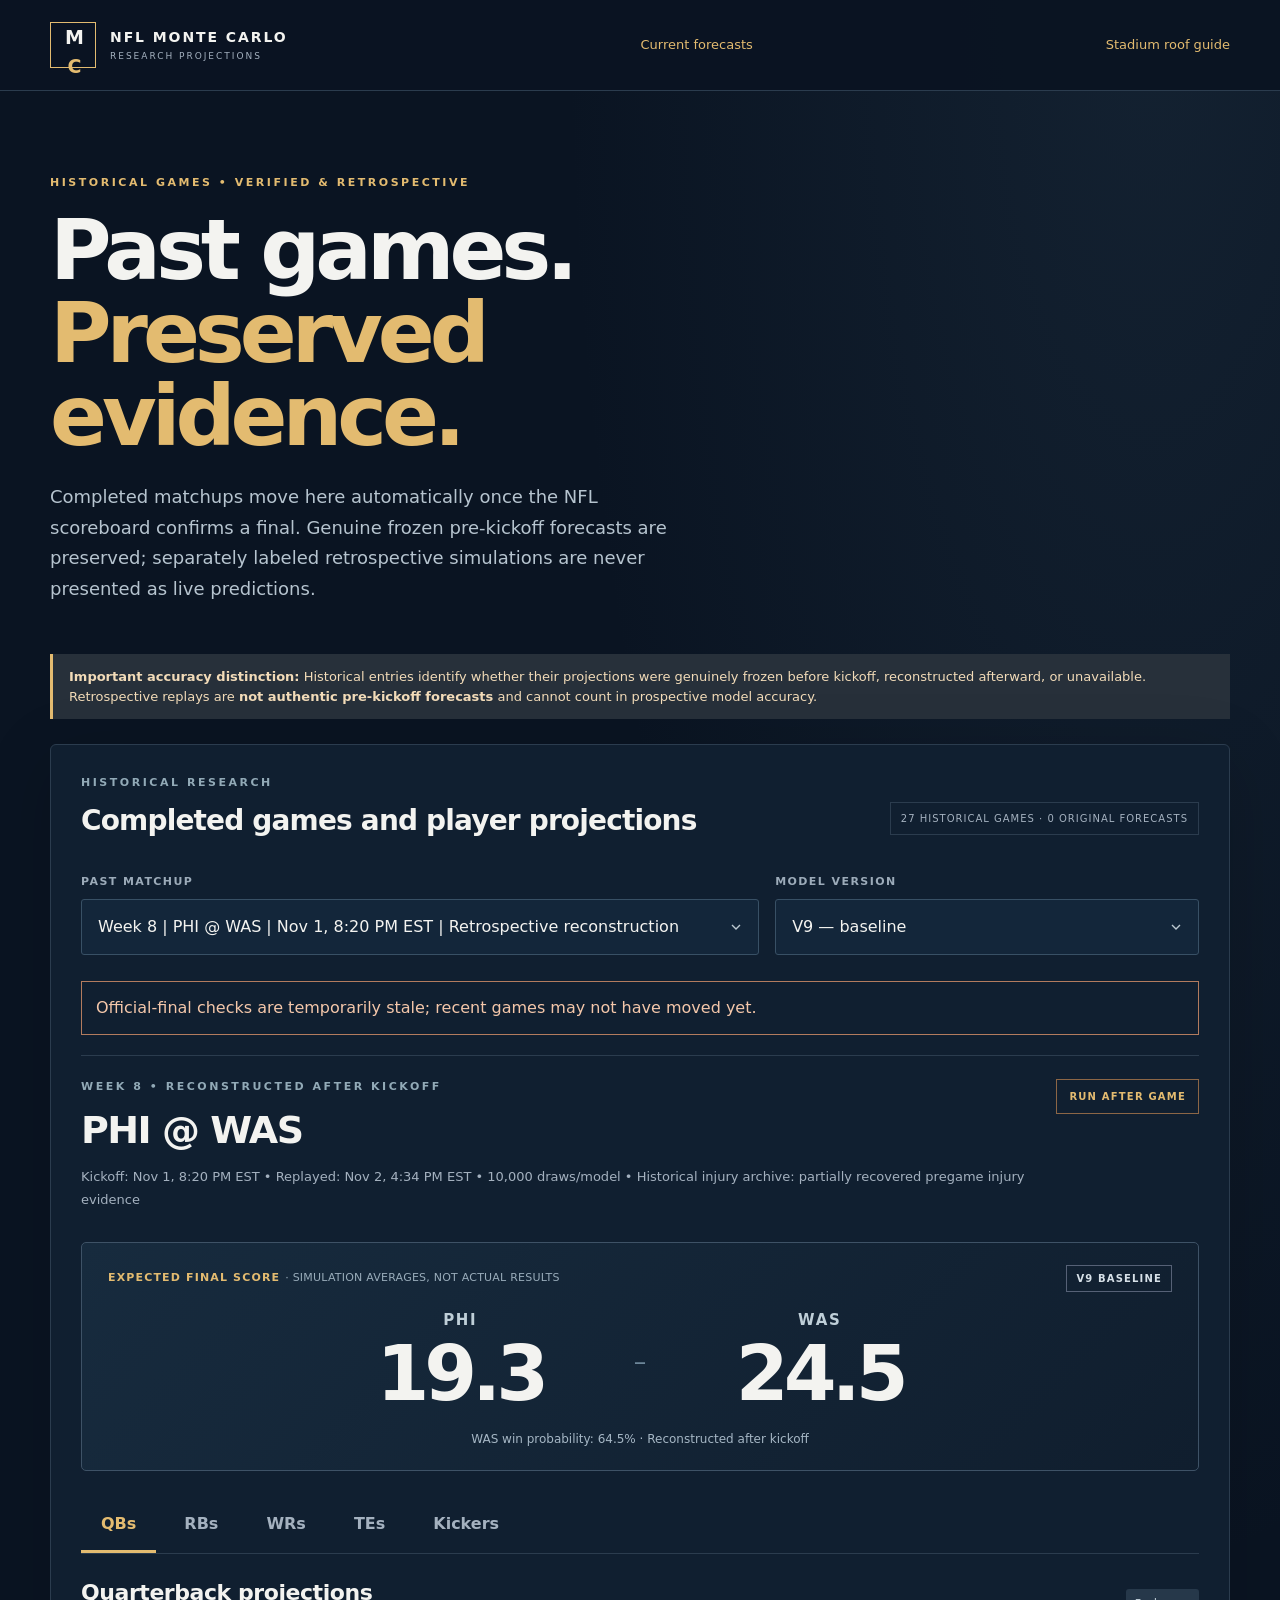
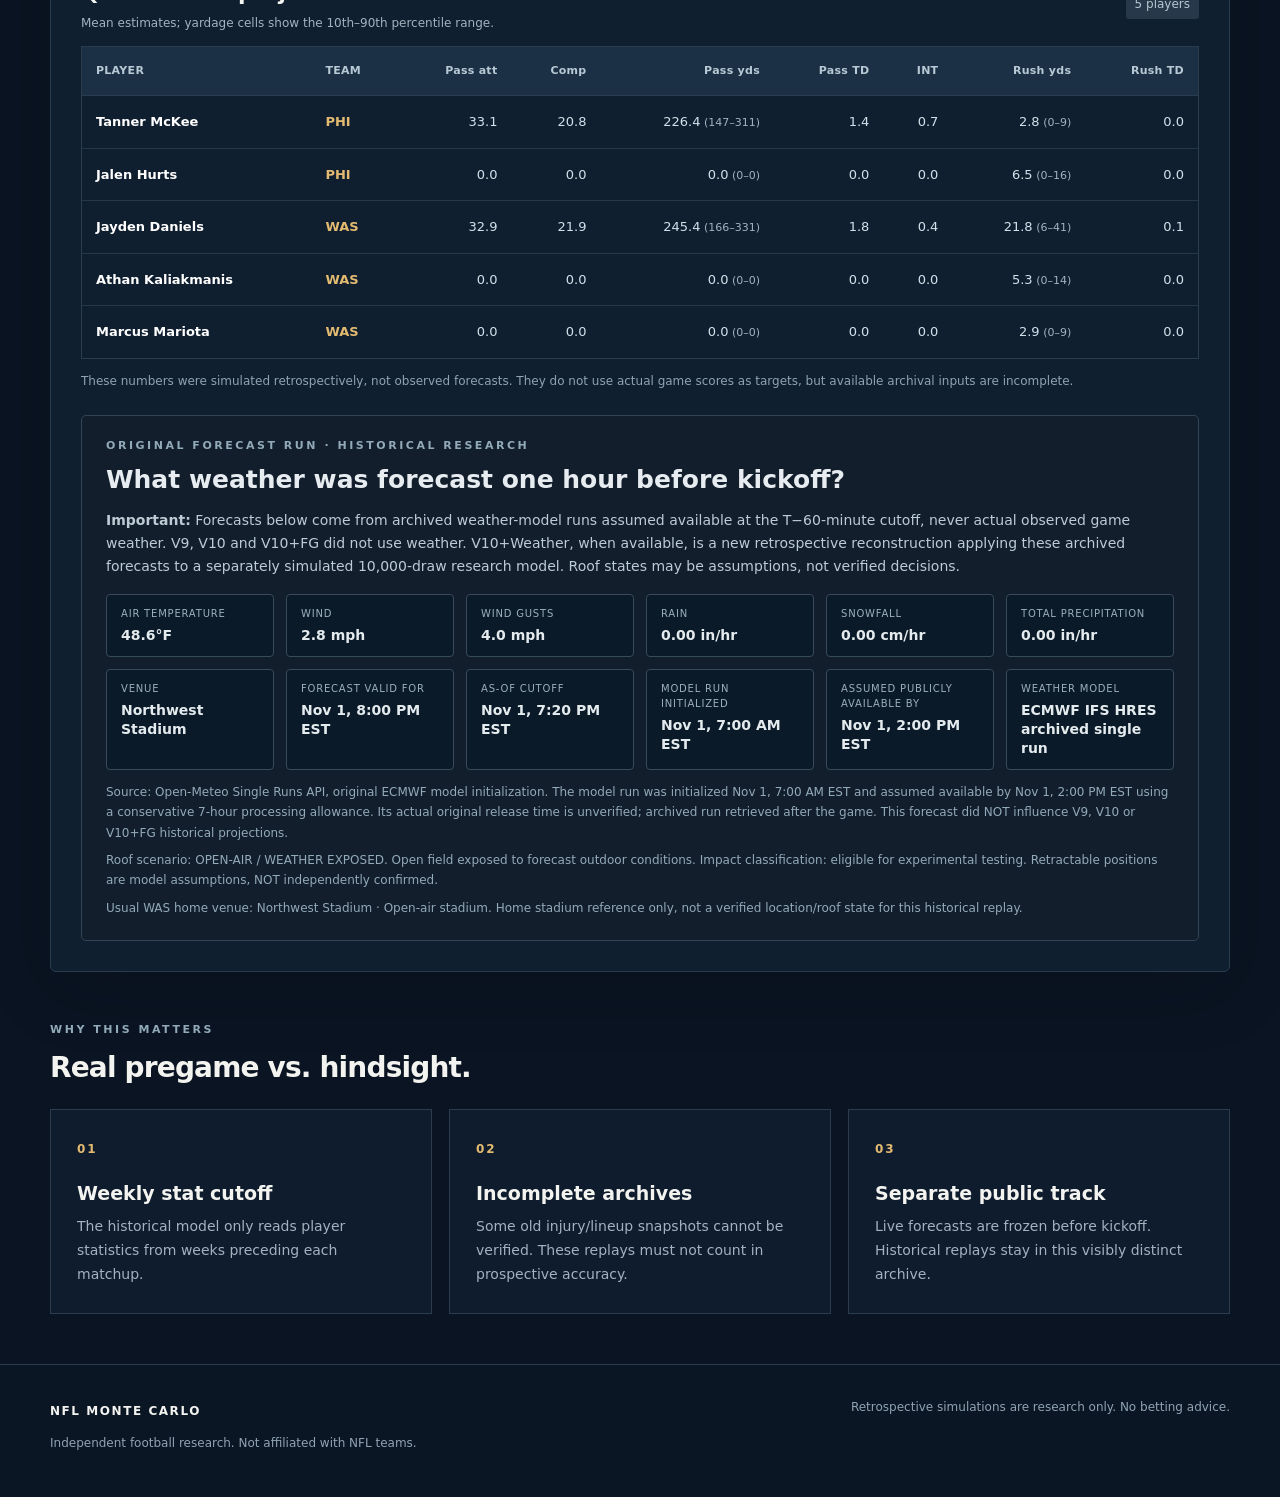
==== commit fdc60727: "Refresh UI: auto-archive final NFL games" ====
--- a/docs/history.html
+++ b/docs/history.html
@@ -13,16 +13,15 @@
 </div></header>
 <main class="container">
 <section class="hero" style="padding-bottom:32px">
-<div class="eyebrow">HISTORICAL MODEL REPLAY • 2026 WEEKS 7 &amp; 8</div>
-<h1 style="font-size:clamp(44px,7vw,84px)">Past games.<br><span>Pre-game inputs.</span></h1>
-<p class="intro">These are simulations reconstructed after the games using player stats from earlier weeks. They were <strong>not</strong> originally generated or published before kickoff.</p>
+<div class="eyebrow">HISTORICAL GAMES • VERIFIED &amp; RETROSPECTIVE</div>
+<h1 style="font-size:clamp(44px,7vw,84px)">Past games.<br><span>Preserved evidence.</span></h1>
+<p class="intro">Completed matchups move here automatically once the NFL scoreboard confirms a final. Genuine frozen pre-kickoff forecasts are preserved; separately labeled retrospective simulations are never presented as live predictions.</p>
 </section>
 <div role="note" class="research-banner" style="display:block;margin-bottom:25px">
-<strong>Important accuracy distinction:</strong> These are retrospective pregame-style simulations, <strong>not authentic pre-kickoff forecasts</strong>.
-Historical data files may contain later corrections, and full archived starter/injury information was not available for every matchup. Do not treat these as prospective model accuracy results.
+<strong>Important accuracy distinction:</strong> Historical entries identify whether their projections were genuinely frozen before kickoff, reconstructed afterward, or unavailable. Retrospective replays are <strong>not authentic pre-kickoff forecasts</strong> and cannot count in prospective model accuracy.
 </div>
 <section class="workspace">
-<div class="section-header"><div><div class="eyebrow muted">HISTORICAL RESEARCH</div><h2>Week 7 &amp; 8 player projections</h2></div><span class="status" id="archive-status">RESEARCH ARCHIVE</span></div>
+<div class="section-header"><div><div class="eyebrow muted">HISTORICAL RESEARCH</div><h2>Completed games and player projections</h2></div><span class="status" id="archive-status">RESEARCH ARCHIVE</span></div>
 <div class="controls">
 <div class="control-field game-control"><label for="history-game">PAST MATCHUP</label><select id="history-game"><option>Loading archive…</option></select></div>
 <div class="control-field model-control"><label for="history-model">MODEL VERSION</label><select id="history-model"><option value="v9">V9 — baseline</option><option value="v10">V10 — research</option><option value="v10_fg">V10+FG — research</option><option value="v10_weather">V10+Weather — retrospective experimental</option></select></div>
@@ -31,9 +30,9 @@
 <div class="research-banner" id="history-weather-model-banner" hidden role="status" style="margin:12px 0">
 <strong>V10+Weather — retrospective experimental simulation.</strong> Reconstructed after kickoff using an archived original weather model run assumed available before T−60. The weather coefficients have not been independently validated; some lineup and historical input evidence was incomplete. Never treat this as an authentic original pregame forecast.
 </div>
-<div class="empty-state" id="history-empty" hidden><h3>No completed replays available yet.</h3><p>Incomplete simulations and games without a verified player report are withheld rather than replaced with fictional statistics.</p></div>
+<div class="empty-state" id="history-empty" hidden><h3 id="history-empty-heading">No completed games available yet.</h3><p id="history-empty-detail">Historical games appear after official final confirmation. Missing forecasts never receive fabricated projections.</p></div>
 <div id="history-forecast" hidden>
-<div class="matchup-bar"><div><div class="eyebrow muted" id="history-week">RETROSPECTIVE REPLAY</div><h3 id="history-title">—</h3><div class="match-meta" id="history-meta"></div></div><div class="capture-badge" style="border-color:#8c6646;color:#e3bb70">RUN AFTER GAME</div></div>
+<div class="matchup-bar"><div><div class="eyebrow muted" id="history-week">RETROSPECTIVE REPLAY</div><h3 id="history-title">—</h3><div class="match-meta" id="history-meta"></div></div><div class="capture-badge" id="history-badge" style="border-color:#8c6646;color:#e3bb70">RUN AFTER GAME</div></div>
 <section class="score-panel" id="history-score-panel" aria-label="Simulated expected final score" hidden>
   <div class="score-panel-header">
     <span>EXPECTED FINAL SCORE <span class="score-panel-hint">· SIMULATION AVERAGES, NOT ACTUAL RESULTS</span></span>
@@ -61,6 +60,14 @@
 <p id="history-weather-roof-scenario" class="weather-roof-context"></p>
 <p id="history-roof-reference" class="weather-roof-context">Home stadium roof reference unavailable.</p>
 </section>
+<section class="game-weather" id="history-v2-storm-panel" hidden aria-label="Archived full-game multi-model storm risk diagnostic">
+<div class="eyebrow muted">V10+WEATHER V2 · INDEPENDENT PREKICKOFF MODEL RUNS</div>
+<h3>Full-game storm risk check</h3>
+<p class="weather-usage">Experimental research only. This uses independent original forecast runs, including rainfall and thunderstorm indicators across the game, not actual observed weather. The V10+Weather scores above have <strong>not</strong> been regenerated with this v2 risk signal.</p>
+<p id="history-v2-risk" class="weather-usage"></p>
+<div id="history-v2-models" class="weather-conditions"></div>
+<p id="history-v2-notes" class="weather-roof-context"></p>
+</section>
 </div></section>
 <section class="method" style="padding:50px 0">
 <div class="section-header"><div><div class="eyebrow muted">WHY THIS MATTERS</div><h2>Real pregame vs. hindsight.</h2></div></div>
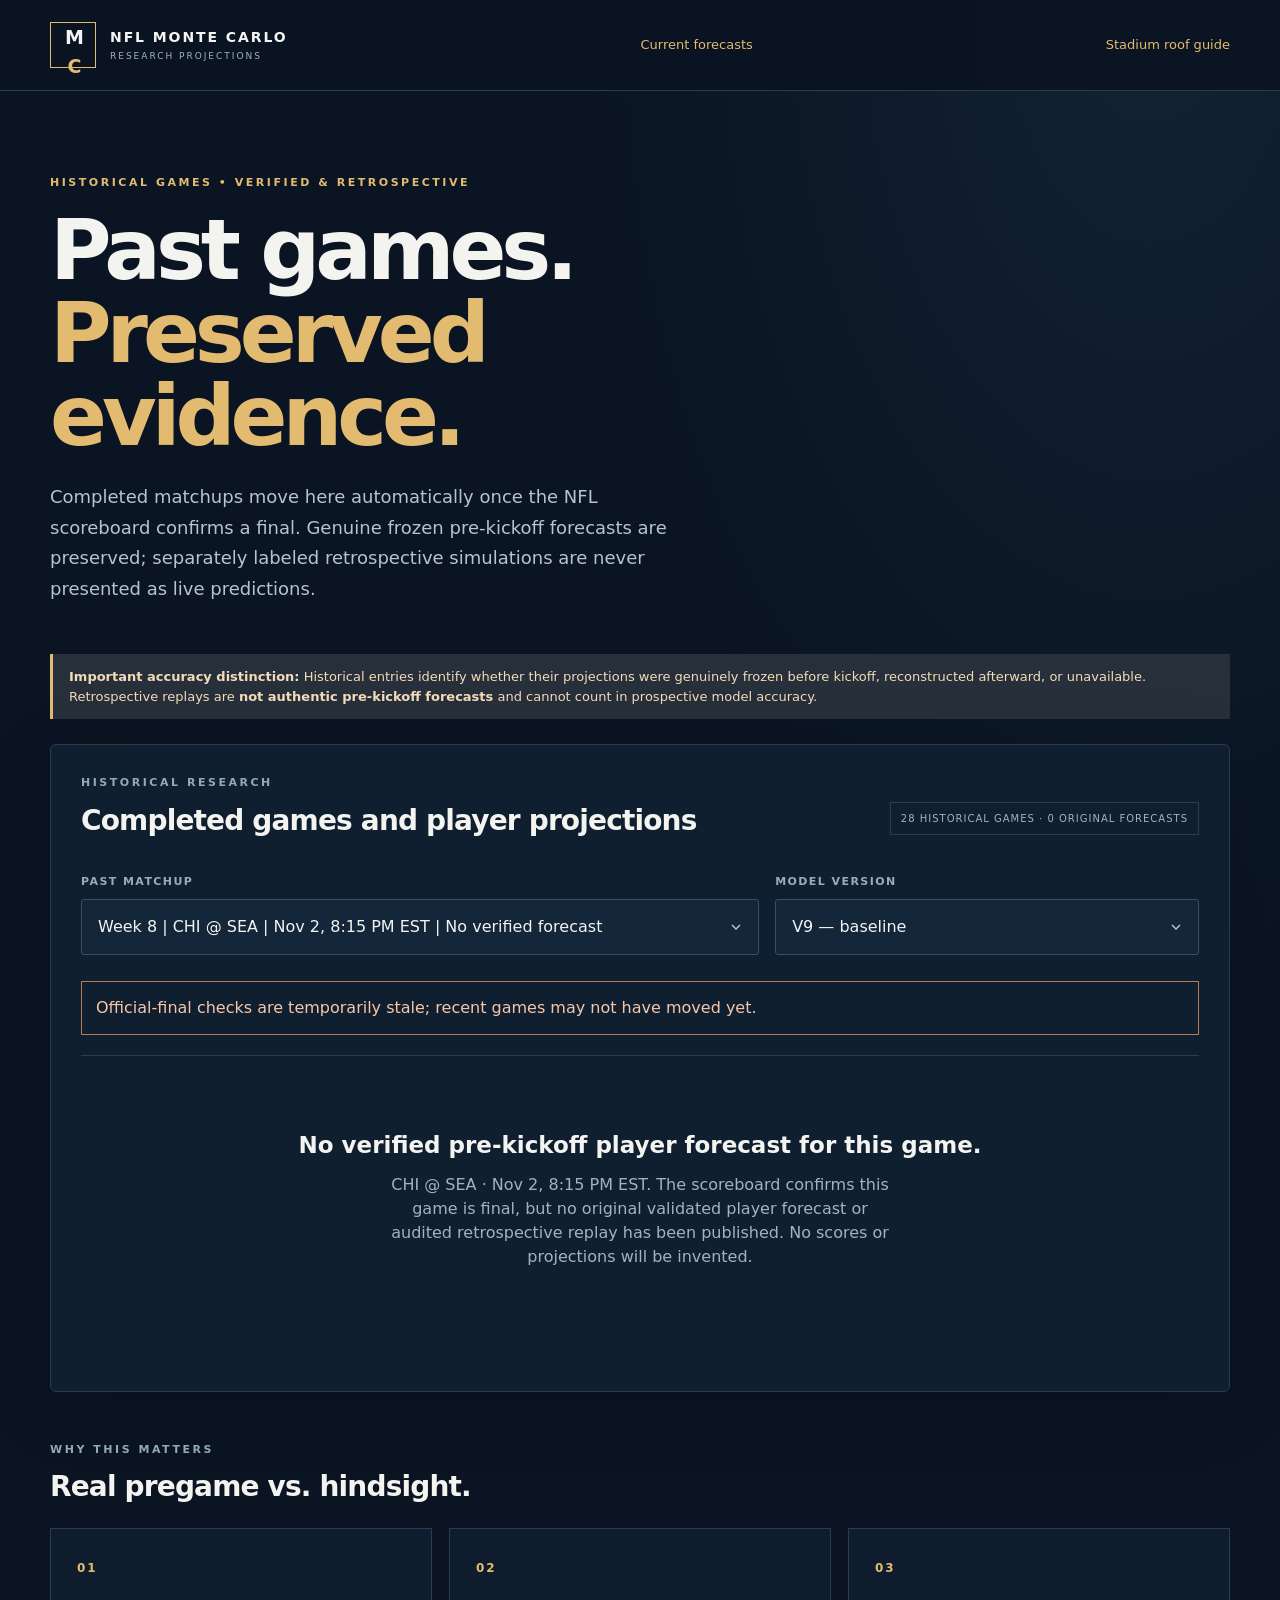
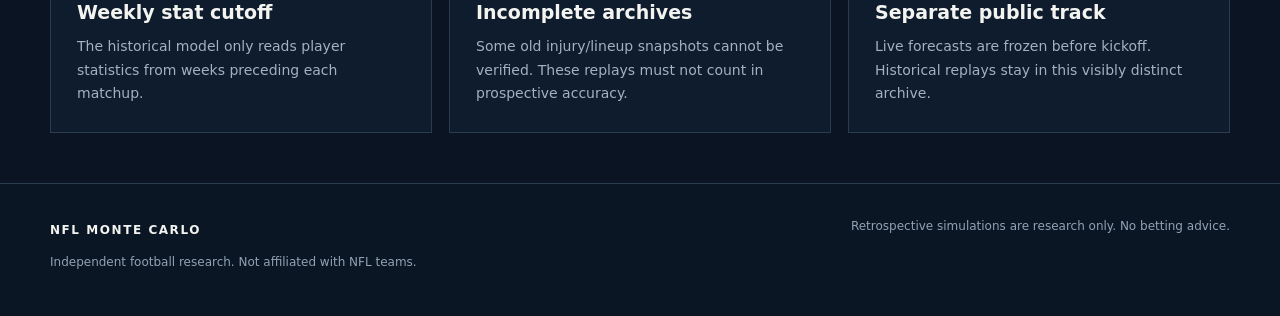
==== commit 6636662d: "Refresh UI: auto-archive final NFL games" ====
--- a/docs/history.html
+++ b/docs/history.html
@@ -24,9 +24,12 @@
 <div class="section-header"><div><div class="eyebrow muted">HISTORICAL RESEARCH</div><h2>Completed games and player projections</h2></div><span class="status" id="archive-status">RESEARCH ARCHIVE</span></div>
 <div class="controls">
 <div class="control-field game-control"><label for="history-game">PAST MATCHUP</label><select id="history-game"><option>Loading archive…</option></select></div>
-<div class="control-field model-control"><label for="history-model">MODEL VERSION</label><select id="history-model"><option value="v9">V9 — baseline</option><option value="v10">V10 — research</option><option value="v10_fg">V10+FG — research</option><option value="v10_weather">V10+Weather — retrospective experimental</option></select></div>
+<div class="control-field model-control"><label for="history-model">MODEL VERSION</label><select id="history-model"><option value="v9">V9 — baseline</option><option value="v10">V10 — research</option><option value="v10_fg">V10+FG — research</option><option value="v10_weather">V10+Weather — retrospective experimental</option><option value="v11">V11 — verified pregame only (experimental)</option></select></div>
 </div>
 <div class="notice" id="archive-notice" hidden role="status"></div>
+<div class="research-banner" id="history-v11-model-banner" hidden role="status" style="margin:12px 0">
+<strong>V11 — unvalidated opponent-adjusted passing research.</strong> Only an authentically frozen pre-kickoff V11 run can appear here. No reconstructed historical V11 forecasts are presented as original predictions.
+</div>
 <div class="research-banner" id="history-weather-model-banner" hidden role="status" style="margin:12px 0">
 <strong>V10+Weather — retrospective experimental simulation.</strong> Reconstructed after kickoff using an archived original weather model run assumed available before T−60. The weather coefficients have not been independently validated; some lineup and historical input evidence was incomplete. Never treat this as an authentic original pregame forecast.
 </div>
@@ -49,7 +52,7 @@
 <button class="tab active" data-position="QB" aria-selected="true" role="tab">QBs</button><button class="tab" data-position="RB" aria-selected="false" role="tab">RBs</button><button class="tab" data-position="WR" aria-selected="false" role="tab">WRs</button><button class="tab" data-position="TE" aria-selected="false" role="tab">TEs</button><button class="tab" data-position="K" aria-selected="false" role="tab">Kickers</button></div>
 <div class="table-heading"><div><h3 id="history-position">Quarterback projections</h3><p>Mean estimates; yardage cells show the 10th–90th percentile range.</p></div><span class="count" id="history-count">—</span></div>
 <div class="table-scroll"><table><thead id="history-head"></thead><tbody id="history-body"></tbody></table></div>
-<p class="table-footnote">These numbers were simulated retrospectively, not observed forecasts. They do not use actual game scores as targets, but available archival inputs are incomplete.</p>
+<p class="table-footnote" id="history-player-footnote">Historical forecasts are labeled according to their actual source and publication timing.</p>
 <section class="game-weather" aria-label="Historical as-of weather forecast and roof assumptions">
 <div class="eyebrow muted">ORIGINAL FORECAST RUN · HISTORICAL RESEARCH</div>
 <h3>What weather was forecast one hour before kickoff?</h3>
